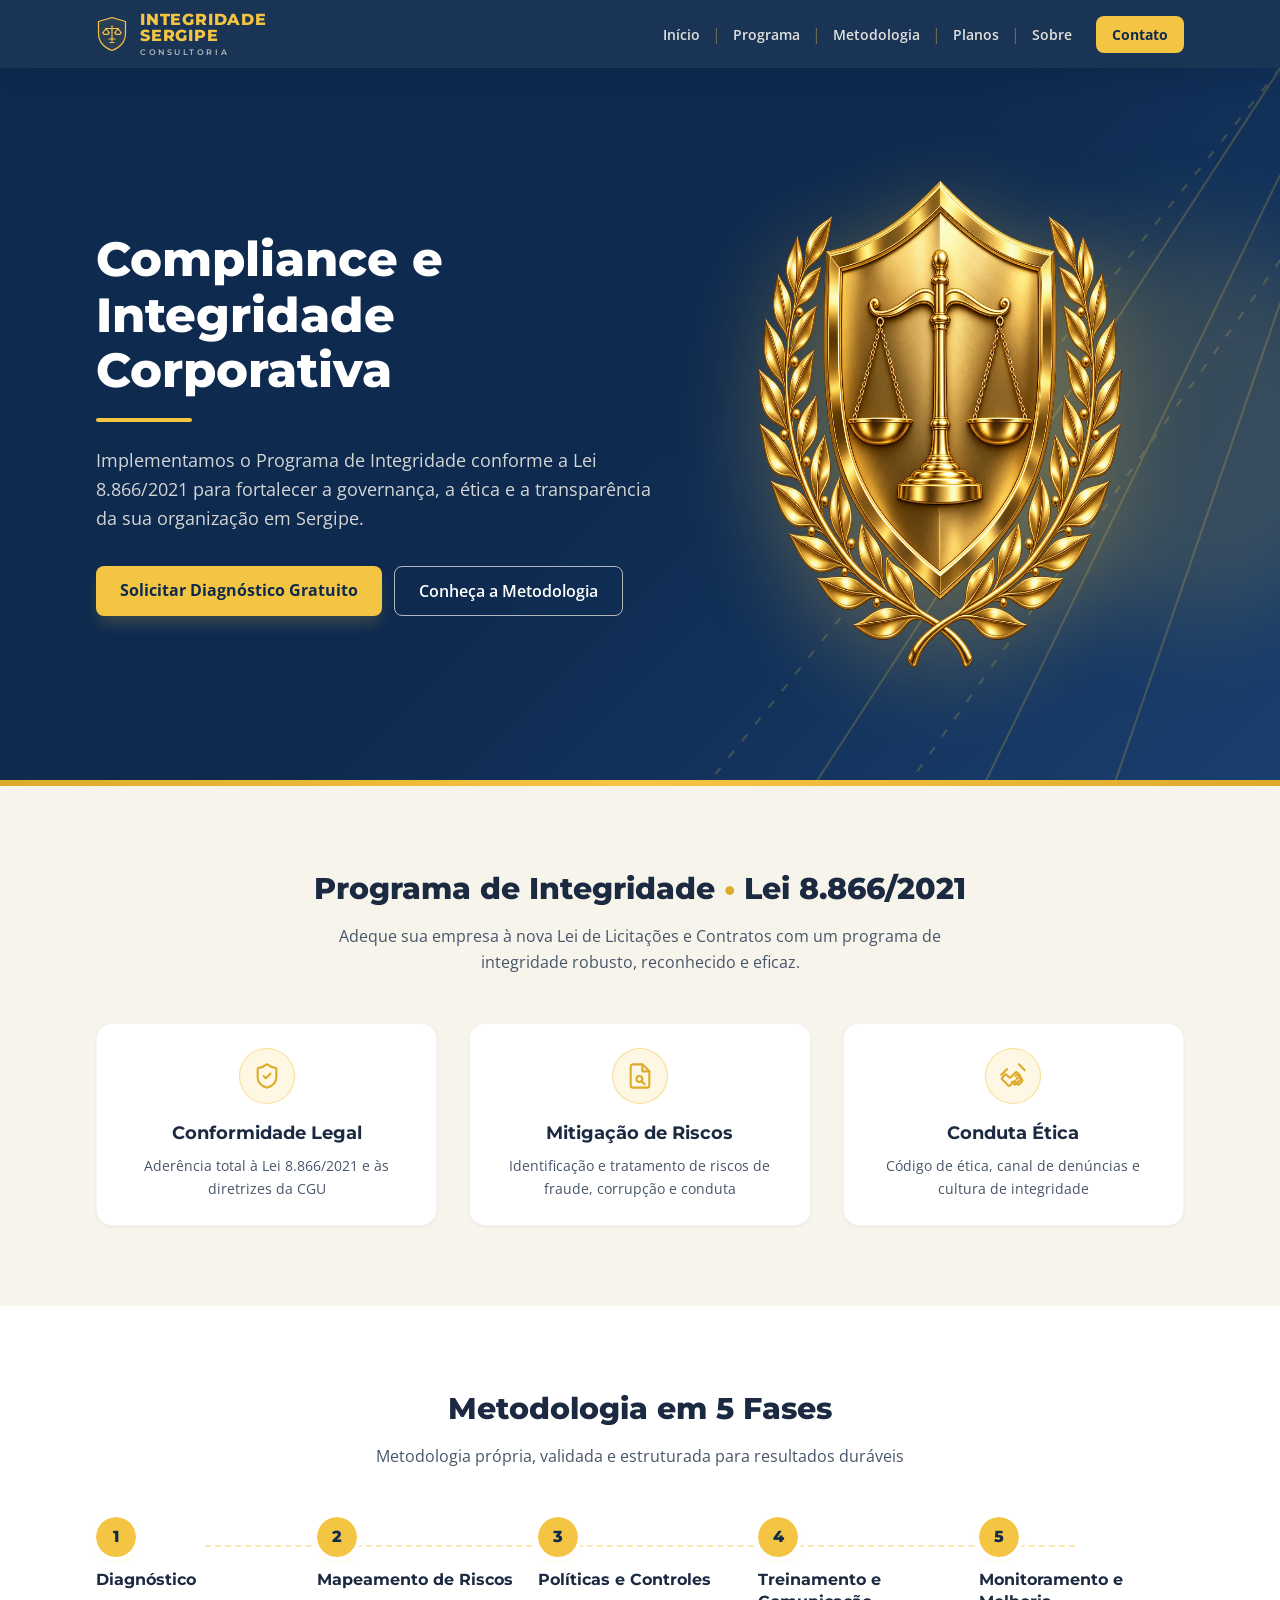
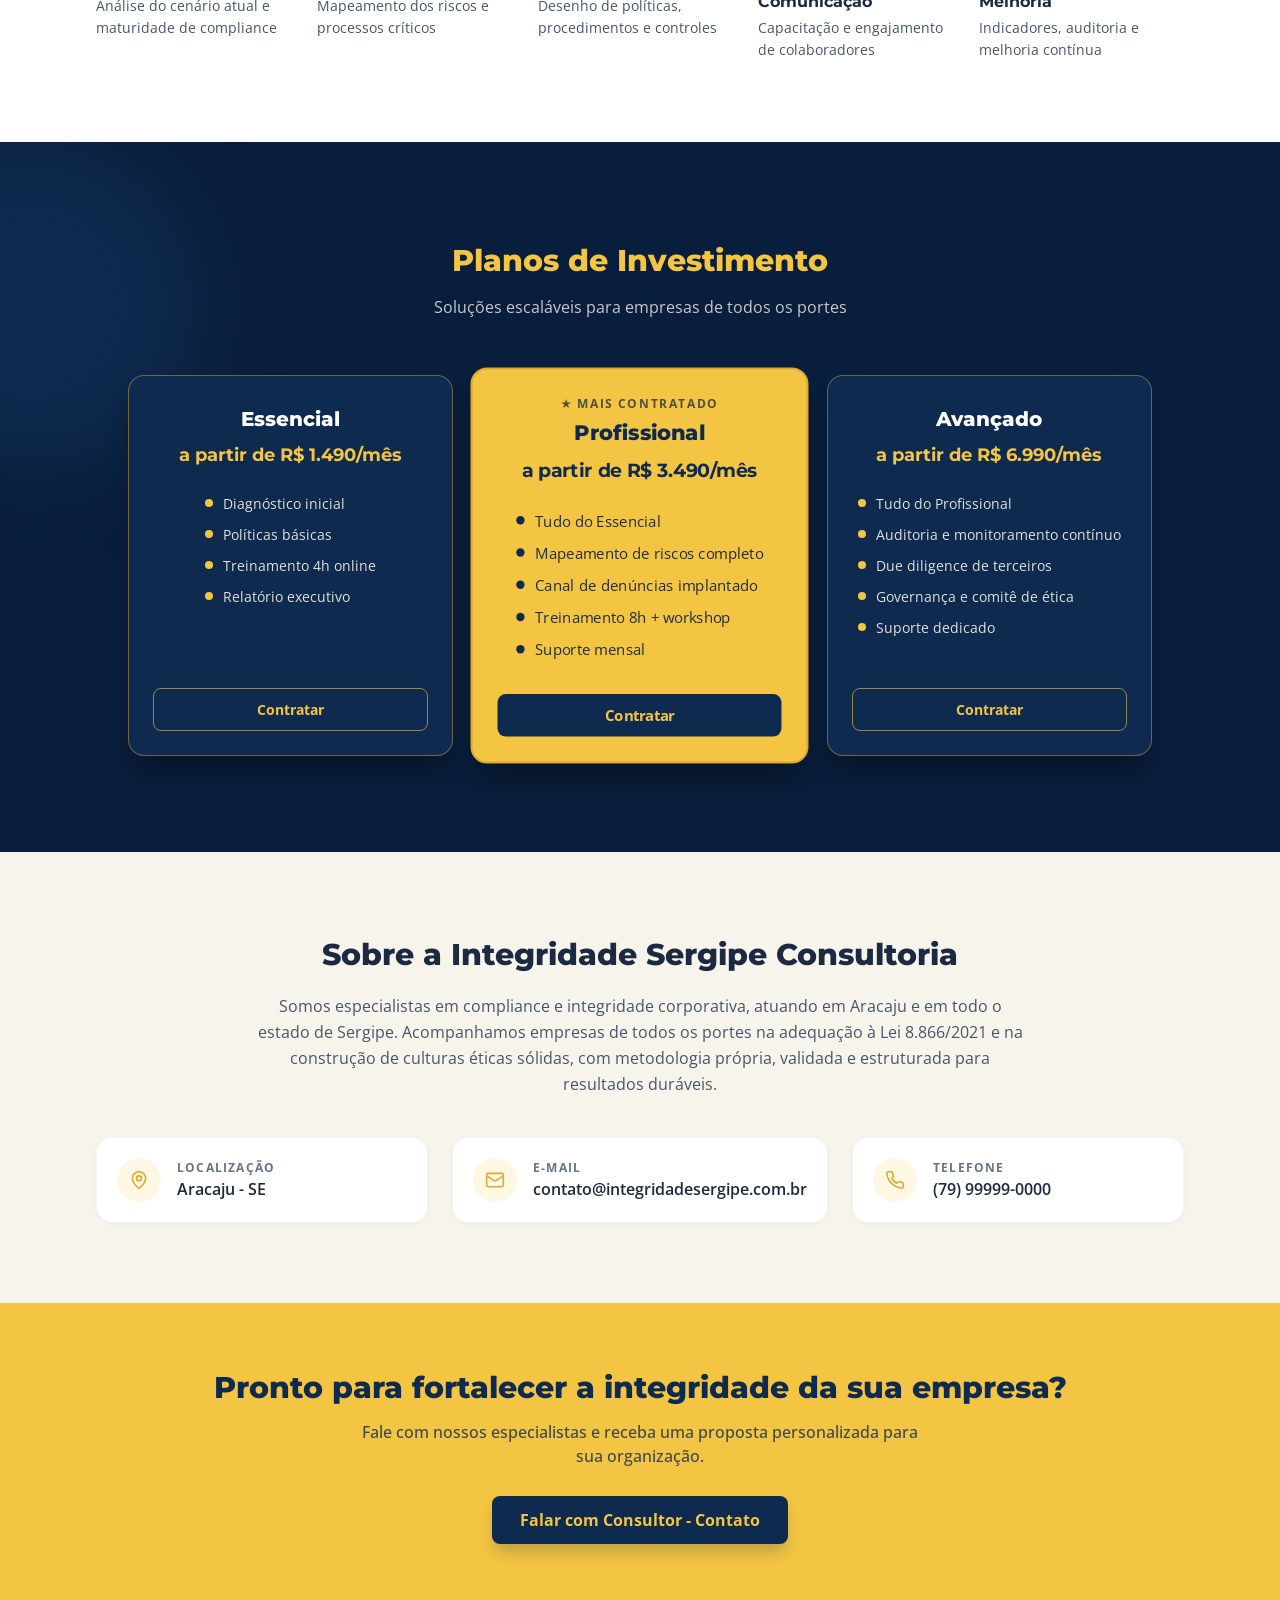
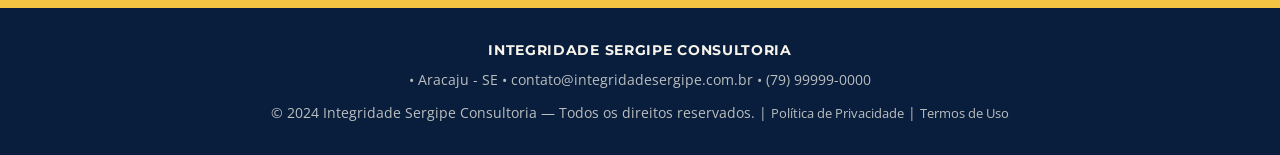
==== index.html @ a30eb7e6 "Add landing page structure, styles, and interactivity for Integridade Sergipe Consultoria - Add `ind" ====
<!DOCTYPE html>
<html lang="pt-BR">
<head>
  <meta charset="UTF-8">
  <meta name="viewport" content="width=device-width, initial-scale=1.0">
  <title>Integridade Sergipe Consultoria — Compliance e Integridade Corporativa</title>
  <meta name="description" content="Implementamos o Programa de Integridade conforme a Lei 8.866/2021 para fortalecer a governança, a ética e a transparência da sua organização em Sergipe.">

  <!-- Favicon e Manifest -->
  <link rel="icon" type="image/svg+xml" href="favicon.svg">
  <link rel="apple-touch-icon" href="logo-512.png">
  <link rel="manifest" href="site.webmanifest">

  <!-- Fontes do Google -->
  <link rel="preconnect" href="https://fonts.googleapis.com">
  <link rel="preconnect" href="https://fonts.gstatic.com" crossorigin>
  <link href="https://fonts.googleapis.com/css2?family=Montserrat:wght@400;600;700;800&family=Open+Sans:wght@400;600;700&display=swap" rel="stylesheet">

  <!-- Estilos CSS -->
  <link rel="stylesheet" href="styles.css">
</head>
<body>

  <!-- =====================================================================
       Cabeçalho / Navegação
       ===================================================================== -->
  <header class="site-header">
    <div class="container header-inner">
      <a href="#inicio" aria-label="Integridade Sergipe Consultoria — Início" class="brand-logo">
        <svg viewBox="0 0 64 72" fill="none" stroke="currentColor" stroke-width="2.4" stroke-linecap="round" stroke-linejoin="round" aria-hidden="true" class="shield-icon">
          <path d="M32 3 L59 11 V34 C59 52 48 63 32 69 C16 63 5 52 5 34 V11 Z" fill="rgba(244,197,66,0.08)"/>
          <circle cx="32" cy="20" r="1.6" fill="currentColor" stroke="none"/>
          <path d="M32 22 V46"/>
          <path d="M26 46 H38"/>
          <path d="M32 46 V50"/>
          <path d="M28 53 H36"/>
          <path d="M20 25 H44"/>
          <path d="M20 25 L14 33 M20 25 L26 33"/>
          <path d="M14 33 A6 4 0 0 0 26 33"/>
          <path d="M44 25 L38 33 M44 25 L50 33"/>
          <path d="M38 33 A6 4 0 0 0 50 33"/>
        </svg>
        <span class="brand-text">
          <span class="brand-name">INTEGRIDADE<br>SERGIPE</span>
          <span class="brand-subtitle">Consultoria</span>
        </span>
      </a>

      <nav aria-label="Navegação principal" class="nav-desktop">
        <ul class="nav-links-list">
          <li class="nav-item"><a href="#inicio" class="nav-link">Início</a></li>
          <li class="nav-item"><span class="nav-separator" aria-hidden="true">|</span><a href="#programa" class="nav-link">Programa</a></li>
          <li class="nav-item"><span class="nav-separator" aria-hidden="true">|</span><a href="#metodologia" class="nav-link">Metodologia</a></li>
          <li class="nav-item"><span class="nav-separator" aria-hidden="true">|</span><a href="#planos" class="nav-link">Planos</a></li>
          <li class="nav-item"><span class="nav-separator" aria-hidden="true">|</span><a href="#sobre" class="nav-link">Sobre</a></li>
        </ul>
        <a href="#contato" class="btn-contact-header">Contato</a>
      </nav>

      <button type="button" id="mobile-toggle-btn" aria-expanded="false" aria-controls="nav-mobile" class="mobile-toggle">
        <svg id="icon-menu" viewBox="0 0 24 24" fill="none" stroke="currentColor" stroke-width="2" stroke-linecap="round" stroke-linejoin="round">
          <line x1="4" x2="20" y1="12" y2="12"/><line x1="4" x2="20" y1="6" y2="6"/><line x1="4" x2="20" y1="18" y2="18"/>
        </svg>
        <svg id="icon-close" viewBox="0 0 24 24" fill="none" stroke="currentColor" stroke-width="2" stroke-linecap="round" stroke-linejoin="round" style="display: none;">
          <path d="M18 6 6 18"/><path d="m6 6 12 12"/>
        </svg>
        <span class="sr-only" style="position: absolute; width: 1px; height: 1px; padding: 0; margin: -1px; overflow: hidden; clip: rect(0, 0, 0, 0); border: 0;">Abrir ou fechar o menu</span>
      </button>
    </div>

    <nav id="nav-mobile" aria-label="Navegação principal (celular)" class="nav-mobile">
      <a href="#inicio" class="nav-mobile-link">Início</a>
      <a href="#programa" class="nav-mobile-link">Programa</a>
      <a href="#metodologia" class="nav-mobile-link">Metodologia</a>
      <a href="#planos" class="nav-mobile-link">Planos</a>
      <a href="#sobre" class="nav-mobile-link">Sobre</a>
      <a href="#contato" class="btn-contact-mobile">Contato</a>
    </nav>
  </header>

  <main>
    <!-- =====================================================================
         Hero Section (#inicio)
         ===================================================================== -->
    <section id="inicio" class="hero-section">
      <svg aria-hidden="true" class="hero-svg-bg" fill="none" stroke="currentColor" stroke-width="1" viewBox="0 0 400 400" preserveAspectRatio="none">
        <path d="M400 0 L140 400" />
        <path d="M400 50 L230 400" />
        <path d="M400 110 L300 400" />
        <path d="M400 0 L80 400 M400 90 L180 400" stroke-dasharray="4 6" />
      </svg>
      <div aria-hidden="true" class="hero-glow"></div>

      <div class="container hero-grid">
        <div class="hero-content reveal">
          <h1 class="hero-title">Compliance e Integridade Corporativa</h1>
          <div class="hero-divider"></div>
          <p class="hero-description">
            Implementamos o Programa de Integridade conforme a Lei 8.866/2021 para
            fortalecer a governança, a ética e a transparência da sua organização em
            Sergipe.
          </p>
          <div class="hero-actions">
            <a href="#contato" class="btn-primary-gold">Solicitar Diagnóstico Gratuito</a>
            <a href="#metodologia" class="btn-secondary-outline">Conheça a Metodologia</a>
          </div>
        </div>

        <div class="hero-image-wrapper">
          <img src="images/escudo-emblema.webp" alt="Emblema dourado com balança da justiça e ramos de louro, símbolo de integridade corporativa" width="520" height="520" class="hero-emblem">
        </div>
      </div>

      <div class="hero-bottom-stripe"></div>
    </section>

    <!-- =====================================================================
         Programa de Integridade (#programa)
         ===================================================================== -->
    <section id="programa" class="section-program">
      <div class="container">
        <div class="section-header-center reveal">
          <h2 class="section-title">
            Programa de Integridade <span class="dot-gold">•</span> Lei 8.866/2021
          </h2>
          <p class="section-subtitle">
            Adeque sua empresa à nova Lei de Licitações e Contratos com um programa de
            integridade robusto, reconhecido e eficaz.
          </p>
        </div>

        <div class="pilares-grid">
          <div class="pilar-card reveal">
            <div class="pilar-icon-wrapper">
              <svg viewBox="0 0 24 24" fill="none" stroke="currentColor" stroke-width="1.8" stroke-linecap="round" stroke-linejoin="round">
                <path d="M20 13c0 5-3.5 7.5-7.66 8.95a1 1 0 0 1-.67-.01C7.5 20.5 4 18 4 13V6a1 1 0 0 1 1-1c2 0 4.5-1.2 6.24-2.72a1.17 1.17 0 0 1 1.52 0C14.51 3.81 17 5 19 5a1 1 0 0 1 1 1z"/>
                <path d="m9 12 2 2 4-4"/>
              </svg>
            </div>
            <h3 class="pilar-title">Conformidade Legal</h3>
            <p class="pilar-desc">Aderência total à Lei 8.866/2021 e às diretrizes da CGU</p>
          </div>

          <div class="pilar-card reveal">
            <div class="pilar-icon-wrapper">
              <svg viewBox="0 0 24 24" fill="none" stroke="currentColor" stroke-width="1.8" stroke-linecap="round" stroke-linejoin="round">
                <path d="M14 2H6a2 2 0 0 0-2 2v16a2 2 0 0 0 2 2h12a2 2 0 0 0 2-2V8z"/>
                <polyline points="14 2 14 8 20 8"/>
                <circle cx="11.5" cy="14.5" r="2.5"/>
                <path d="M13.25 16.25 16 19"/>
              </svg>
            </div>
            <h3 class="pilar-title">Mitigação de Riscos</h3>
            <p class="pilar-desc">Identificação e tratamento de riscos de fraude, corrupção e conduta</p>
          </div>

          <div class="pilar-card reveal">
            <div class="pilar-icon-wrapper">
              <svg viewBox="0 0 24 24" fill="none" stroke="currentColor" stroke-width="1.8" stroke-linecap="round" stroke-linejoin="round">
                <path d="m11 17 2 2a1 1 0 0 0 1.4 0l4.3-4.3a1 1 0 0 0 0-1.4l-2.1-2.1a1 1 0 0 0-1.4 0L14 12"/>
                <path d="m14 17 2 2a1 1 0 0 0 1.4 0l2.3-2.3a1 1 0 0 0 0-1.4l-2.1-2.1a1 1 0 0 0-1.4 0L15 15"/>
                <path d="M18 11.5 15.5 9a1 1 0 0 0-1.4 0l-4.1 4.1a1 1 0 0 1-1.4 0l-2.1-2.1a1 1 0 0 0-1.4 0L2.7 13.4a1 1 0 0 0 0 1.4l5.3 5.3a1 1 0 0 0 1.4 0l4.1-4.1"/>
                <path d="m2 11 5-5"/>
                <path d="m17 2 5 5"/>
              </svg>
            </div>
            <h3 class="pilar-title">Conduta Ética</h3>
            <p class="pilar-desc">Código de ética, canal de denúncias e cultura de integridade</p>
          </div>
        </div>
      </div>
    </section>

    <!-- =====================================================================
         Metodologia em 5 Fases (#metodologia)
         ===================================================================== -->
    <section id="metodologia" class="section-methodology">
      <div class="container">
        <div class="section-header-center reveal">
          <h2 class="section-title">Metodologia em 5 Fases</h2>
          <p class="section-subtitle">Metodologia própria, validada e estruturada para resultados duráveis</p>
        </div>

        <div style="position: relative;">
          <div aria-hidden="true" class="fases-line-desktop"></div>
          <ol class="fases-timeline">

          <li class="fase-item reveal">
            <span class="fase-number">1</span>
            <div>
              <h3 class="fase-title">Diagnóstico</h3>
              <p class="fase-desc">Análise do cenário atual e maturidade de compliance</p>
            </div>
          </li>

          <li class="fase-item reveal">
            <span class="fase-number">2</span>
            <div>
              <h3 class="fase-title">Mapeamento de Riscos</h3>
              <p class="fase-desc">Mapeamento dos riscos e processos críticos</p>
            </div>
          </li>

          <li class="fase-item reveal">
            <span class="fase-number">3</span>
            <div>
              <h3 class="fase-title">Políticas e Controles</h3>
              <p class="fase-desc">Desenho de políticas, procedimentos e controles</p>
            </div>
          </li>

          <li class="fase-item reveal">
            <span class="fase-number">4</span>
            <div>
              <h3 class="fase-title">Treinamento e Comunicação</h3>
              <p class="fase-desc">Capacitação e engajamento de colaboradores</p>
            </div>
          </li>

          <li class="fase-item reveal">
            <span class="fase-number">5</span>
            <div>
              <h3 class="fase-title">Monitoramento e Melhoria</h3>
              <p class="fase-desc">Indicadores, auditoria e melhoria contínua</p>
            </div>
          </li>
        </ol>
        </div>
      </div>
    </section>

    <!-- =====================================================================
         Planos de Investimento (#planos)
         ===================================================================== -->
    <section id="planos" class="section-plans">
      <div aria-hidden="true" class="plans-glow"></div>
      <div class="container">
        <div class="section-header-center reveal">
          <h2 class="plans-title">Planos de Investimento</h2>
          <p class="plans-subtitle">Soluções escaláveis para empresas de todos os portes</p>
        </div>

        <div class="plans-grid">
          <!-- Plano Essencial -->
          <article class="plano-card normal reveal">
            <h3 class="plano-nome">Essencial</h3>
            <p class="plano-preco">a partir de R$ 1.490/mês</p>
            <ul class="plano-lista">
              <li class="plano-item"><span class="plano-bullet" aria-hidden="true"></span>Diagnóstico inicial</li>
              <li class="plano-item"><span class="plano-bullet" aria-hidden="true"></span>Políticas básicas</li>
              <li class="plano-item"><span class="plano-bullet" aria-hidden="true"></span>Treinamento 4h online</li>
              <li class="plano-item"><span class="plano-bullet" aria-hidden="true"></span>Relatório executivo</li>
            </ul>
            <a href="#contato" class="btn-plano">Contratar</a>
          </article>

          <!-- Plano Profissional (Destaque) -->
          <article class="plano-card featured reveal">
            <p class="featured-badge">★ Mais Contratado</p>
            <h3 class="plano-nome">Profissional</h3>
            <p class="plano-preco">a partir de R$ 3.490/mês</p>
            <ul class="plano-lista">
              <li class="plano-item"><span class="plano-bullet" aria-hidden="true"></span>Tudo do Essencial</li>
              <li class="plano-item"><span class="plano-bullet" aria-hidden="true"></span>Mapeamento de riscos completo</li>
              <li class="plano-item"><span class="plano-bullet" aria-hidden="true"></span>Canal de denúncias implantado</li>
              <li class="plano-item"><span class="plano-bullet" aria-hidden="true"></span>Treinamento 8h + workshop</li>
              <li class="plano-item"><span class="plano-bullet" aria-hidden="true"></span>Suporte mensal</li>
            </ul>
            <a href="#contato" class="btn-plano">Contratar</a>
          </article>

          <!-- Plano Avançado -->
          <article class="plano-card normal reveal">
            <h3 class="plano-nome">Avançado</h3>
            <p class="plano-preco">a partir de R$ 6.990/mês</p>
            <ul class="plano-lista">
              <li class="plano-item"><span class="plano-bullet" aria-hidden="true"></span>Tudo do Profissional</li>
              <li class="plano-item"><span class="plano-bullet" aria-hidden="true"></span>Auditoria e monitoramento contínuo</li>
              <li class="plano-item"><span class="plano-bullet" aria-hidden="true"></span>Due diligence de terceiros</li>
              <li class="plano-item"><span class="plano-bullet" aria-hidden="true"></span>Governança e comitê de ética</li>
              <li class="plano-item"><span class="plano-bullet" aria-hidden="true"></span>Suporte dedicado</li>
            </ul>
            <a href="#contato" class="btn-plano">Contratar</a>
          </article>
        </div>
      </div>
    </section>

    <!-- =====================================================================
         Sobre a Consultoria (#sobre)
         ===================================================================== -->
    <section id="sobre" class="section-about">
      <div class="container">
        <div class="section-header-center reveal">
          <h2 class="section-title">Sobre a Integridade Sergipe Consultoria</h2>
          <p class="about-desc">
            Somos especialistas em compliance e integridade corporativa, atuando em
            Aracaju e em todo o estado de Sergipe. Acompanhamos empresas de todos os
            portes na adequação à Lei 8.866/2021 e na construção de culturas éticas
            sólidas, com metodologia própria, validada e estruturada para resultados
            duráveis.
          </p>
        </div>

        <div class="contatos-grid">
          <div class="contato-card reveal">
            <div class="contato-icon">
              <svg viewBox="0 0 24 24" fill="none" stroke="currentColor" stroke-width="1.9" stroke-linecap="round" stroke-linejoin="round">
                <path d="M20 10c0 4.993-5.539 10.193-7.399 11.799a1 1 0 0 1-1.202 0C9.539 20.193 4 14.993 4 10a8 8 0 0 1 16 0"/>
                <circle cx="12" cy="10" r="3"/>
              </svg>
            </div>
            <div>
              <p class="contato-label">Localização</p>
              <p class="contato-valor">Aracaju - SE</p>
            </div>
          </div>

          <div class="contato-card reveal">
            <div class="contato-icon">
              <svg viewBox="0 0 24 24" fill="none" stroke="currentColor" stroke-width="1.9" stroke-linecap="round" stroke-linejoin="round">
                <rect width="20" height="16" x="2" y="4" rx="2"/>
                <path d="m22 7-8.97 5.7a1.94 1.94 0 0 1-2.06 0L2 7"/>
              </svg>
            </div>
            <div style="min-width: 0;">
              <p class="contato-label">E-mail</p>
              <a href="mailto:contato@integridadesergipe.com.br" class="contato-valor">contato@integridadesergipe.com.br</a>
            </div>
          </div>

          <div class="contato-card reveal">
            <div class="contato-icon">
              <svg viewBox="0 0 24 24" fill="none" stroke="currentColor" stroke-width="1.9" stroke-linecap="round" stroke-linejoin="round">
                <path d="M22 16.92v3a2 2 0 0 1-2.18 2 19.79 19.79 0 0 1-8.63-3.07 19.5 19.5 0 0 1-6-6 19.79 19.79 0 0 1-3.07-8.67A2 2 0 0 1 4.11 2h3a2 2 0 0 1 2 1.72 12.84 12.84 0 0 0 .7 2.81 2 2 0 0 1-.45 2.11L8.09 9.91a16 16 0 0 0 6 6l1.27-1.27a2 2 0 0 1 2.11-.45 12.84 12.84 0 0 0 2.81.7A2 2 0 0 1 22 16.92z"/>
              </svg>
            </div>
            <div>
              <p class="contato-label">Telefone</p>
              <a href="tel:+5579999990000" class="contato-valor">(79) 99999-0000</a>
            </div>
          </div>
        </div>
      </div>
    </section>

    <!-- =====================================================================
         Banda de CTA (#contato)
         ===================================================================== -->
    <section id="contato" class="section-cta">
      <div class="container">
        <div class="cta-box reveal">
          <h2 class="cta-title">Pronto para fortalecer a integridade da sua empresa?</h2>
          <p class="cta-subtitle">
            Fale com nossos especialistas e receba uma proposta personalizada para sua
            organização.
          </p>
          <a href="mailto:contato@integridadesergipe.com.br?subject=Proposta%20de%20Programa%20de%20Integridade" class="btn-cta-dark">
            Falar com Consultor - Contato
          </a>
        </div>
      </div>
    </section>
  </main>

  <!-- =====================================================================
       Rodapé
       ===================================================================== -->
  <footer class="site-footer">
    <div class="container">
      <p class="footer-brand">Integridade Sergipe Consultoria</p>
      <p class="footer-info">
        <span>• </span>Aracaju - SE<span> • </span>
        <a href="mailto:contato@integridadesergipe.com.br" class="footer-link">contato@integridadesergipe.com.br</a>
        <span> • </span>
        <a href="tel:+5579999990000" class="footer-link">(79) 99999-0000</a>
      </p>
      <p class="footer-copy">
        © 2024 Integridade Sergipe Consultoria — Todos os direitos reservados.
        <span> | </span>
        <button type="button" data-legal="privacidade" class="footer-btn-legal">Política de Privacidade</button>
        <span> | </span>
        <button type="button" data-legal="termos" class="footer-btn-legal">Termos de Uso</button>
      </p>
    </div>
  </footer>

  <!-- =====================================================================
       Modal de Documentos Legais
       ===================================================================== -->
  <div id="modal-legal" role="dialog" aria-modal="true" aria-labelledby="modal-legal-titulo" aria-hidden="true" class="modal-overlay">
    <div class="modal-content">
      <h3 id="modal-legal-titulo" class="modal-title"></h3>
      <p id="modal-legal-texto" class="modal-text"></p>
      <button type="button" id="modal-legal-close" class="btn-modal-close">Fechar</button>
    </div>
  </div>

  <!-- Scripts -->
  <script src="script.js"></script>
</body>
</html>
---- styles.css ----
/* =====================================================================
   Integridade Sergipe Consultoria — Estilos CSS (Vite/React -> Vanilla HTML+CSS)
   ===================================================================== */

:root {
  /* Cores de Marca */
  --color-navy: #0e2a4f;
  --color-navy-deep: #091e3c;
  --color-navy-soft: #1a3f6e;
  --color-gold: #f4c542;
  --color-gold-deep: #ddab2b;
  --color-cream: #f7f4ec;
  --color-ink: #1b2a41;
  --color-white: #ffffff;
  --color-slate-500: #64748b;
  --color-slate-600: #475569;
  --color-slate-700: #334155;

  /* Tipografia */
  --font-sans: "Open Sans", system-ui, -apple-system, BlinkMacSystemFont, "Segoe UI", Roboto, sans-serif;
  --font-display: "Montserrat", system-ui, -apple-system, BlinkMacSystemFont, "Segoe UI", Roboto, sans-serif;

  /* Raio de borda e transição */
  --radius-md: 0.5rem;
  --radius-lg: 0.75rem;
  --radius-xl: 1rem;
  --transition-fast: 0.2s ease;
}

/* Reset básico e tipografia */
*, *::before, *::after {
  box-sizing: border-box;
  margin: 0;
  padding: 0;
}

html {
  scroll-behavior: smooth;
  font-family: var(--font-sans);
  background-color: var(--color-cream);
  color: var(--color-ink);
  line-height: 1.5;
}

body {
  min-height: 100vh;
  overflow-x: hidden;
}

section[id] {
  scroll-margin-top: 4.5rem;
}

a {
  color: inherit;
  text-decoration: none;
}

button {
  font-family: inherit;
  cursor: pointer;
  border: none;
  background: none;
}

ul, ol {
  list-style: none;
}

/* Container responsivo */
.container {
  width: 100%;
  max-width: 1152px;
  margin-left: auto;
  margin-right: auto;
  padding-left: 1rem;
  padding-right: 1rem;
}

@media (min-width: 768px) {
  .container {
    padding-left: 2rem;
    padding-right: 2rem;
  }
}

/* Tipografia especial */
.font-display {
  font-family: var(--font-display);
}

/* Animação de Reveal ao rolar */
.reveal {
  opacity: 0;
  transform: translateY(20px);
  transition: opacity 0.6s cubic-bezier(0.16, 1, 0.3, 1), transform 0.6s cubic-bezier(0.16, 1, 0.3, 1);
}

.reveal.active {
  opacity: 1;
  transform: translateY(0);
}

/* =====================================================================
   Header e Navegação
   ===================================================================== */
.site-header {
  position: sticky;
  top: 0;
  z-index: 50;
  background-color: rgba(14, 42, 79, 0.95);
  box-shadow: 0 10px 25px -5px rgba(9, 30, 60, 0.3);
  backdrop-filter: blur(8px);
}

.header-inner {
  display: flex;
  align-items: center;
  justify-content: space-between;
  padding-top: 0.75rem;
  padding-bottom: 0.75rem;
  gap: 1rem;
}

.brand-logo {
  display: flex;
  align-items: center;
  gap: 0.75rem;
}

.shield-icon {
  width: 2rem;
  height: 2.25rem;
  color: var(--color-gold);
  flex-shrink: 0;
}

.brand-text {
  line-height: 1;
}

.brand-name {
  display: block;
  font-family: var(--font-display);
  font-weight: 800;
  letter-spacing: 0.05em;
  color: var(--color-gold);
  font-size: 1rem;
}

.brand-subtitle {
  display: block;
  margin-top: 0.25rem;
  font-family: var(--font-display);
  font-weight: 600;
  text-transform: uppercase;
  letter-spacing: 0.32em;
  color: rgba(247, 244, 236, 0.7);
  font-size: 0.5rem;
}

/* Menu Desktop */
.nav-desktop {
  display: none;
  align-items: center;
}

.nav-links-list {
  display: flex;
  align-items: center;
}

.nav-item {
  display: flex;
  align-items: center;
}

.nav-separator {
  margin-left: 0.75rem;
  margin-right: 0.75rem;
  color: rgba(244, 197, 66, 0.4);
  user-select: none;
}

.nav-link {
  font-size: 0.875rem;
  font-weight: 600;
  color: rgba(247, 244, 236, 0.9);
  transition: color var(--transition-fast);
}

.nav-link:hover {
  color: var(--color-gold);
}

.btn-contact-header {
  margin-left: 1.5rem;
  border-radius: var(--radius-md);
  background-color: var(--color-gold);
  padding: 0.5rem 1rem;
  font-size: 0.875rem;
  font-weight: 700;
  color: var(--color-navy);
  transition: background-color var(--transition-fast);
}

.btn-contact-header:hover {
  background-color: var(--color-gold-deep);
}

/* Botão Mobile */
.mobile-toggle {
  display: flex;
  align-items: center;
  justify-content: center;
  padding: 0.5rem;
  border-radius: var(--radius-md);
  color: var(--color-gold);
  transition: background-color var(--transition-fast);
}

.mobile-toggle:hover {
  background-color: rgba(255, 255, 255, 0.1);
}

.mobile-toggle svg {
  width: 1.5rem;
  height: 1.5rem;
}

/* Menu Mobile Dropdown */
.nav-mobile {
  display: none;
  border-top: 1px solid rgba(244, 197, 66, 0.2);
  background-color: var(--color-navy);
  padding: 0.5rem 1rem 1rem 1rem;
}

.nav-mobile.open {
  display: block;
}

.nav-mobile-link {
  display: block;
  padding: 0.625rem 0.5rem;
  border-radius: var(--radius-md);
  font-size: 1rem;
  font-weight: 600;
  color: rgba(247, 244, 236, 0.9);
  transition: background-color var(--transition-fast), color var(--transition-fast);
}

.nav-mobile-link:hover {
  background-color: rgba(255, 255, 255, 0.1);
  color: var(--color-gold);
}

.btn-contact-mobile {
  margin-top: 0.5rem;
  display: block;
  text-align: center;
  border-radius: var(--radius-md);
  background-color: var(--color-gold);
  padding: 0.625rem 1rem;
  font-size: 1rem;
  font-weight: 700;
  color: var(--color-navy);
  transition: background-color var(--transition-fast);
}

.btn-contact-mobile:hover {
  background-color: var(--color-gold-deep);
}

@media (min-width: 768px) {
  .nav-desktop {
    display: flex;
  }
  .mobile-toggle {
    display: none;
  }
  .nav-mobile {
    display: none !important;
  }
}

/* =====================================================================
   Hero Section
   ===================================================================== */
.hero-section {
  position: relative;
  overflow: hidden;
  background: linear-gradient(135deg, var(--color-navy) 0%, var(--color-navy) 50%, var(--color-navy-soft) 100%);
  color: var(--color-white);
}

.hero-svg-bg {
  pointer-events: none;
  position: absolute;
  top: 0;
  bottom: 0;
  right: 0;
  width: 66.666%;
  color: var(--color-gold);
  opacity: 0.2;
  display: none;
}

@media (min-width: 1024px) {
  .hero-svg-bg {
    display: block;
  }
}

.hero-glow {
  pointer-events: none;
  position: absolute;
  top: 50%;
  right: -6rem;
  transform: translateY(-50%);
  width: 24rem;
  height: 24rem;
  border-radius: 9999px;
  background-color: rgba(244, 197, 66, 0.15);
  filter: blur(48px);
  display: none;
}

@media (min-width: 1024px) {
  .hero-glow {
    display: block;
  }
}

.hero-grid {
  position: relative;
  display: grid;
  align-items: center;
  gap: 2.5rem;
  padding-top: 3.5rem;
  padding-bottom: 3.5rem;
}

@media (min-width: 1024px) {
  .hero-grid {
    grid-template-columns: 1.15fr 1fr;
    padding-top: 6rem;
    padding-bottom: 6rem;
  }
}

.hero-content {
  order: 2;
}

@media (min-width: 1024px) {
  .hero-content {
    order: 1;
  }
}

.hero-title {
  font-family: var(--font-display);
  font-size: 2.25rem;
  font-weight: 800;
  line-height: 1.15;
}

@media (min-width: 768px) {
  .hero-title {
    font-size: 3rem;
  }
}

.hero-divider {
  margin-top: 1.25rem;
  height: 0.25rem;
  width: 6rem;
  border-radius: 0.25rem;
  background-color: var(--color-gold);
}

.hero-description {
  margin-top: 1.5rem;
  max-width: 36rem;
  font-size: 1rem;
  line-height: 1.625;
  color: rgba(247, 244, 236, 0.85);
}

@media (min-width: 768px) {
  .hero-description {
    font-size: 1.125rem;
  }
}

.hero-actions {
  margin-top: 2rem;
  display: flex;
  flex-direction: column;
  gap: 0.75rem;
}

@media (min-width: 640px) {
  .hero-actions {
    flex-direction: row;
  }
}

.btn-primary-gold {
  border-radius: var(--radius-md);
  background-color: var(--color-gold);
  padding: 0.75rem 1.5rem;
  text-align: center;
  font-weight: 700;
  color: var(--color-navy);
  box-shadow: 0 10px 15px -3px rgba(244, 197, 66, 0.2);
  transition: background-color var(--transition-fast);
}

.btn-primary-gold:hover {
  background-color: var(--color-gold-deep);
}

.btn-secondary-outline {
  border-radius: var(--radius-md);
  border: 1px solid rgba(247, 244, 236, 0.7);
  padding: 0.75rem 1.5rem;
  text-align: center;
  font-weight: 600;
  color: var(--color-white);
  transition: border-color var(--transition-fast), color var(--transition-fast);
}

.btn-secondary-outline:hover {
  border-color: var(--color-gold);
  color: var(--color-gold);
}

.hero-image-wrapper {
  order: 1;
  display: flex;
  justify-content: center;
}

@media (min-width: 1024px) {
  .hero-image-wrapper {
    order: 2;
  }
}

.hero-emblem {
  width: 13rem;
  filter: drop-shadow(0 18px 45px rgba(244, 197, 66, 0.35));
}

@media (min-width: 768px) {
  .hero-emblem {
    width: 16rem;
  }
}

@media (min-width: 1024px) {
  .hero-emblem {
    width: 100%;
    max-width: 380px;
  }
}

.hero-bottom-stripe {
  height: 0.375rem;
  width: 100%;
  background: linear-gradient(to right, var(--color-gold-deep), var(--color-gold), var(--color-gold-deep));
}

/* =====================================================================
   Programa de Integridade (#programa)
   ===================================================================== */
.section-program {
  background-color: var(--color-cream);
  padding-top: 4rem;
  padding-bottom: 4rem;
}

@media (min-width: 1024px) {
  .section-program {
    padding-top: 5rem;
    padding-bottom: 5rem;
  }
}

.section-header-center {
  text-align: center;
}

.section-title {
  font-family: var(--font-display);
  font-size: 1.5rem;
  font-weight: 800;
  color: var(--color-ink);
}

@media (min-width: 768px) {
  .section-title {
    font-size: 1.875rem;
  }
}

.dot-gold {
  color: var(--color-gold-deep);
}

.section-subtitle {
  margin-top: 0.75rem;
  margin-left: auto;
  margin-right: auto;
  max-width: 42rem;
  font-size: 1rem;
  line-height: 1.625;
  color: var(--color-slate-600);
}

.pilares-grid {
  margin-top: 3rem;
  display: grid;
  gap: 2rem;
}

@media (min-width: 768px) {
  .pilares-grid {
    grid-template-columns: repeat(3, 1fr);
  }
}

.pilar-card {
  display: flex;
  height: 100%;
  flex-direction: column;
  align-items: center;
  border-radius: var(--radius-xl);
  border: 1px solid rgba(27, 42, 65, 0.05);
  background-color: var(--color-white);
  padding: 1.5rem;
  text-align: center;
  box-shadow: 0 1px 3px 0 rgba(0, 0, 0, 0.05);
  transition: transform var(--transition-fast), box-shadow var(--transition-fast);
}

.pilar-card:hover {
  transform: translateY(-4px);
  box-shadow: 0 10px 15px -3px rgba(0, 0, 0, 0.08);
}

.pilar-icon-wrapper {
  display: flex;
  height: 3.5rem;
  width: 3.5rem;
  align-items: center;
  justify-content: center;
  border-radius: 9999px;
  border: 1px solid rgba(244, 197, 66, 0.5);
  background-color: rgba(244, 197, 66, 0.15);
  color: var(--color-gold-deep);
}

.pilar-icon-wrapper svg {
  width: 1.75rem;
  height: 1.75rem;
}

.pilar-title {
  margin-top: 1rem;
  font-family: var(--font-display);
  font-size: 1.125rem;
  font-weight: 700;
  color: var(--color-ink);
}

.pilar-desc {
  margin-top: 0.5rem;
  font-size: 0.875rem;
  line-height: 1.625;
  color: var(--color-slate-600);
}

/* =====================================================================
   Metodologia em 5 Fases (#metodologia)
   ===================================================================== */
.section-methodology {
  background-color: var(--color-white);
  padding-top: 4rem;
  padding-bottom: 4rem;
}

@media (min-width: 1024px) {
  .section-methodology {
    padding-top: 5rem;
    padding-bottom: 5rem;
  }
}

.fases-timeline {
  position: relative;
  margin-top: 3rem;
  display: grid;
  gap: 2rem;
}

@media (min-width: 768px) {
  .fases-timeline {
    grid-template-columns: repeat(5, 1fr);
    gap: 1rem;
  }
}

.fases-line-desktop {
  display: none;
  position: absolute;
  left: 10%;
  right: 10%;
  top: 1.75rem;
  border-top: 2px dashed rgba(244, 197, 66, 0.4);
}

@media (min-width: 768px) {
  .fases-line-desktop {
    display: block;
  }
}

.fase-item {
  position: relative;
  display: flex;
  gap: 1rem;
}

@media (min-width: 768px) {
  .fase-item {
    flex-direction: column;
    gap: 0.75rem;
  }
}

.fase-number {
  position: relative;
  z-index: 10;
  display: flex;
  height: 2.5rem;
  width: 2.5rem;
  flex-shrink: 0;
  align-items: center;
  justify-content: center;
  border-radius: 9999px;
  background-color: var(--color-gold);
  font-family: var(--font-display);
  font-size: 1rem;
  font-weight: 800;
  color: var(--color-navy);
  box-shadow: 0 4px 6px -1px rgba(244, 197, 66, 0.3);
  outline: 4px solid var(--color-white);
}

.fase-title {
  font-family: var(--font-display);
  font-size: 1rem;
  font-weight: 700;
  line-height: 1.375;
  color: var(--color-ink);
}

.fase-desc {
  margin-top: 0.25rem;
  font-size: 0.875rem;
  line-height: 1.625;
  color: var(--color-slate-600);
}

/* =====================================================================
   Planos de Investimento (#planos)
   ===================================================================== */
.section-plans {
  position: relative;
  overflow: hidden;
  background-color: var(--color-navy-deep);
  color: var(--color-white);
  padding-top: 4rem;
  padding-bottom: 4rem;
}

@media (min-width: 1024px) {
  .section-plans {
    padding-top: 6rem;
    padding-bottom: 6rem;
  }
}

.plans-glow {
  position: absolute;
  top: 0;
  left: -8rem;
  width: 20rem;
  height: 20rem;
  border-radius: 9999px;
  background-color: rgba(26, 63, 110, 0.4);
  filter: blur(48px);
  pointer-events: none;
}

.plans-title {
  font-family: var(--font-display);
  font-size: 1.5rem;
  font-weight: 800;
  color: var(--color-gold);
}

@media (min-width: 768px) {
  .plans-title {
    font-size: 1.875rem;
  }
}

.plans-subtitle {
  margin-top: 0.75rem;
  margin-left: auto;
  margin-right: auto;
  max-width: 42rem;
  font-size: 1rem;
  color: rgba(247, 244, 236, 0.8);
}

.plans-grid {
  margin-top: 3.5rem;
  margin-left: auto;
  margin-right: auto;
  max-width: 64rem;
  display: grid;
  align-items: stretch;
  gap: 1.5rem;
}

@media (min-width: 768px) {
  .plans-grid {
    grid-template-columns: repeat(3, 1fr);
  }
}

.plano-card {
  position: relative;
  display: flex;
  height: 100%;
  flex-direction: column;
  border-radius: var(--radius-xl);
  padding: 1.5rem;
  text-align: center;
  box-shadow: 0 20px 25px -5px rgba(0, 0, 0, 0.3);
  transition: transform var(--transition-fast);
}

@media (min-width: 1024px) {
  .plano-card:hover {
    transform: translateY(-4px);
  }
}

.plano-card.normal {
  border: 1px solid rgba(244, 197, 66, 0.4);
  background-color: var(--color-navy);
  color: var(--color-white);
}

.plano-card.featured {
  border: 2px solid var(--color-gold-deep);
  background-color: var(--color-gold);
  color: var(--color-navy);
}

@media (min-width: 1024px) {
  .plano-card.featured {
    transform: scale(1.04);
  }
  .plano-card.featured:hover {
    transform: scale(1.04) translateY(-4px);
  }
}

.featured-badge {
  font-size: 0.75rem;
  font-weight: 700;
  text-transform: uppercase;
  letter-spacing: 0.1em;
  color: rgba(9, 30, 60, 0.7);
}

.plano-nome {
  margin-top: 0.25rem;
  font-family: var(--font-display);
  font-size: 1.25rem;
  font-weight: 800;
}

.plano-preco {
  margin-top: 0.5rem;
  font-family: var(--font-display);
  font-size: 1.125rem;
  font-weight: 700;
}

.plano-card.normal .plano-preco {
  color: var(--color-gold);
}

.plano-card.featured .plano-preco {
  color: var(--color-navy);
}

.plano-lista {
  margin-top: 1.5rem;
  margin-left: auto;
  margin-right: auto;
  flex: 1;
  display: flex;
  flex-direction: column;
  gap: 0.625rem;
  text-align: left;
  font-size: 0.875rem;
}

.plano-card.normal .plano-lista {
  color: rgba(247, 244, 236, 0.9);
}

.plano-card.featured .plano-lista {
  color: rgba(9, 30, 60, 0.9);
}

.plano-item {
  display: flex;
  align-items: flex-start;
  gap: 0.625rem;
}

.plano-bullet {
  margin-top: 0.375rem;
  height: 0.5rem;
  width: 0.5rem;
  flex-shrink: 0;
  border-radius: 9999px;
}

.plano-card.normal .plano-bullet {
  background-color: var(--color-gold);
}

.plano-card.featured .plano-bullet {
  background-color: var(--color-navy);
}

.btn-plano {
  margin-top: 2rem;
  display: block;
  width: 100%;
  border-radius: var(--radius-md);
  padding: 0.625rem 1rem;
  font-size: 0.875rem;
  font-weight: 700;
  transition: background-color var(--transition-fast), color var(--transition-fast);
}

.plano-card.normal .btn-plano {
  border: 1px solid rgba(244, 197, 66, 0.6);
  color: var(--color-gold);
}

.plano-card.normal .btn-plano:hover {
  background-color: var(--color-gold);
  color: var(--color-navy);
}

.plano-card.featured .btn-plano {
  background-color: var(--color-navy);
  color: var(--color-gold);
}

.plano-card.featured .btn-plano:hover {
  background-color: var(--color-navy-deep);
}

/* =====================================================================
   Sobre a Consultoria (#sobre)
   ===================================================================== */
.section-about {
  background-color: var(--color-cream);
  padding-top: 4rem;
  padding-bottom: 4rem;
}

@media (min-width: 1024px) {
  .section-about {
    padding-top: 5rem;
    padding-bottom: 5rem;
  }
}

.about-desc {
  margin-top: 1rem;
  margin-left: auto;
  margin-right: auto;
  max-width: 48rem;
  font-size: 1rem;
  line-height: 1.625;
  color: var(--color-slate-600);
}

.contatos-grid {
  margin-top: 2.5rem;
  display: grid;
  gap: 1.5rem;
}

@media (min-width: 768px) {
  .contatos-grid {
    grid-template-columns: repeat(3, 1fr);
  }
}

.contato-card {
  display: flex;
  height: 100%;
  align-items: center;
  gap: 1rem;
  border-radius: var(--radius-xl);
  border: 1px solid rgba(27, 42, 65, 0.05);
  background-color: var(--color-white);
  padding: 1.25rem;
  box-shadow: 0 1px 3px 0 rgba(0, 0, 0, 0.05);
}

.contato-icon {
  display: flex;
  height: 2.75rem;
  width: 2.75rem;
  flex-shrink: 0;
  align-items: center;
  justify-content: center;
  border-radius: 9999px;
  background-color: rgba(244, 197, 66, 0.15);
  color: var(--color-gold-deep);
}

.contato-icon svg {
  width: 1.25rem;
  height: 1.25rem;
}

.contato-label {
  font-size: 0.75rem;
  font-weight: 700;
  text-transform: uppercase;
  letter-spacing: 0.1em;
  color: var(--color-slate-500);
}

.contato-valor {
  font-weight: 600;
  color: var(--color-ink);
  white-space: nowrap;
  overflow: hidden;
  text-overflow: ellipsis;
}

a.contato-valor:hover {
  color: var(--color-gold-deep);
}

/* =====================================================================
   Banda de CTA (#contato)
   ===================================================================== */
.section-cta {
  background-color: var(--color-gold);
  color: var(--color-navy);
  padding-top: 3.5rem;
  padding-bottom: 3.5rem;
}

@media (min-width: 1024px) {
  .section-cta {
    padding-top: 4rem;
    padding-bottom: 4rem;
  }
}

.cta-box {
  margin-left: auto;
  margin-right: auto;
  max-width: 56rem;
  text-align: center;
}

.cta-title {
  font-family: var(--font-display);
  font-size: 1.5rem;
  font-weight: 800;
  line-height: 1.375;
}

@media (min-width: 768px) {
  .cta-title {
    font-size: 1.875rem;
  }
}

.cta-subtitle {
  margin-top: 0.75rem;
  margin-left: auto;
  margin-right: auto;
  max-width: 36rem;
  font-size: 1rem;
  font-weight: 500;
  color: rgba(14, 42, 79, 0.8);
}

.btn-cta-dark {
  margin-top: 1.75rem;
  display: inline-block;
  border-radius: var(--radius-md);
  background-color: var(--color-navy);
  padding: 0.75rem 1.75rem;
  font-size: 0.875rem;
  font-weight: 700;
  color: var(--color-gold);
  box-shadow: 0 10px 15px -3px rgba(14, 42, 79, 0.25);
  transition: background-color var(--transition-fast);
}

@media (min-width: 768px) {
  .btn-cta-dark {
    font-size: 1rem;
  }
}

.btn-cta-dark:hover {
  background-color: var(--color-navy-deep);
}

/* =====================================================================
   Footer
   ===================================================================== */
.site-footer {
  background-color: var(--color-navy-deep);
  padding-top: 2rem;
  padding-bottom: 2rem;
  text-align: center;
  font-size: 0.875rem;
  color: rgba(247, 244, 236, 0.75);
}

.footer-brand {
  font-family: var(--font-display);
  font-weight: 700;
  text-transform: uppercase;
  letter-spacing: 0.05em;
  color: var(--color-cream);
}

.footer-info {
  margin-top: 0.5rem;
}

.footer-link {
  transition: color var(--transition-fast);
}

.footer-link:hover {
  color: var(--color-gold);
  text-decoration: underline;
  text-underline-offset: 2px;
}

.footer-btn-legal {
  color: inherit;
  transition: color var(--transition-fast);
}

.footer-btn-legal:hover {
  color: var(--color-gold);
  text-decoration: underline;
  text-underline-offset: 2px;
}

.footer-copy {
  margin-top: 0.75rem;
}

/* Modal Legal */
.modal-overlay {
  position: fixed;
  inset: 0;
  z-index: 70;
  display: none;
  align-items: center;
  justify-content: center;
  background-color: rgba(9, 30, 60, 0.8);
  padding: 1rem;
  backdrop-filter: blur(4px);
}

.modal-overlay.open {
  display: flex;
}

.modal-content {
  max-height: 80vh;
  width: 100%;
  max-width: 32rem;
  overflow-y: auto;
  border-radius: var(--radius-xl);
  background-color: var(--color-cream);
  padding: 1.5rem;
  text-align: left;
  color: var(--color-ink);
  box-shadow: 0 25px 50px -12px rgba(0, 0, 0, 0.25);
}

.modal-title {
  font-family: var(--font-display);
  font-size: 1.125rem;
  font-weight: 800;
}

.modal-text {
  margin-top: 0.75rem;
  font-size: 0.875rem;
  line-height: 1.625;
  color: var(--color-slate-700);
}

.btn-modal-close {
  margin-top: 1.25rem;
  border-radius: var(--radius-md);
  background-color: var(--color-navy);
  padding: 0.5rem 1rem;
  font-size: 0.875rem;
  font-weight: 700;
  color: var(--color-gold);
  transition: background-color var(--transition-fast);
}

.btn-modal-close:hover {
  background-color: var(--color-navy-deep);
}
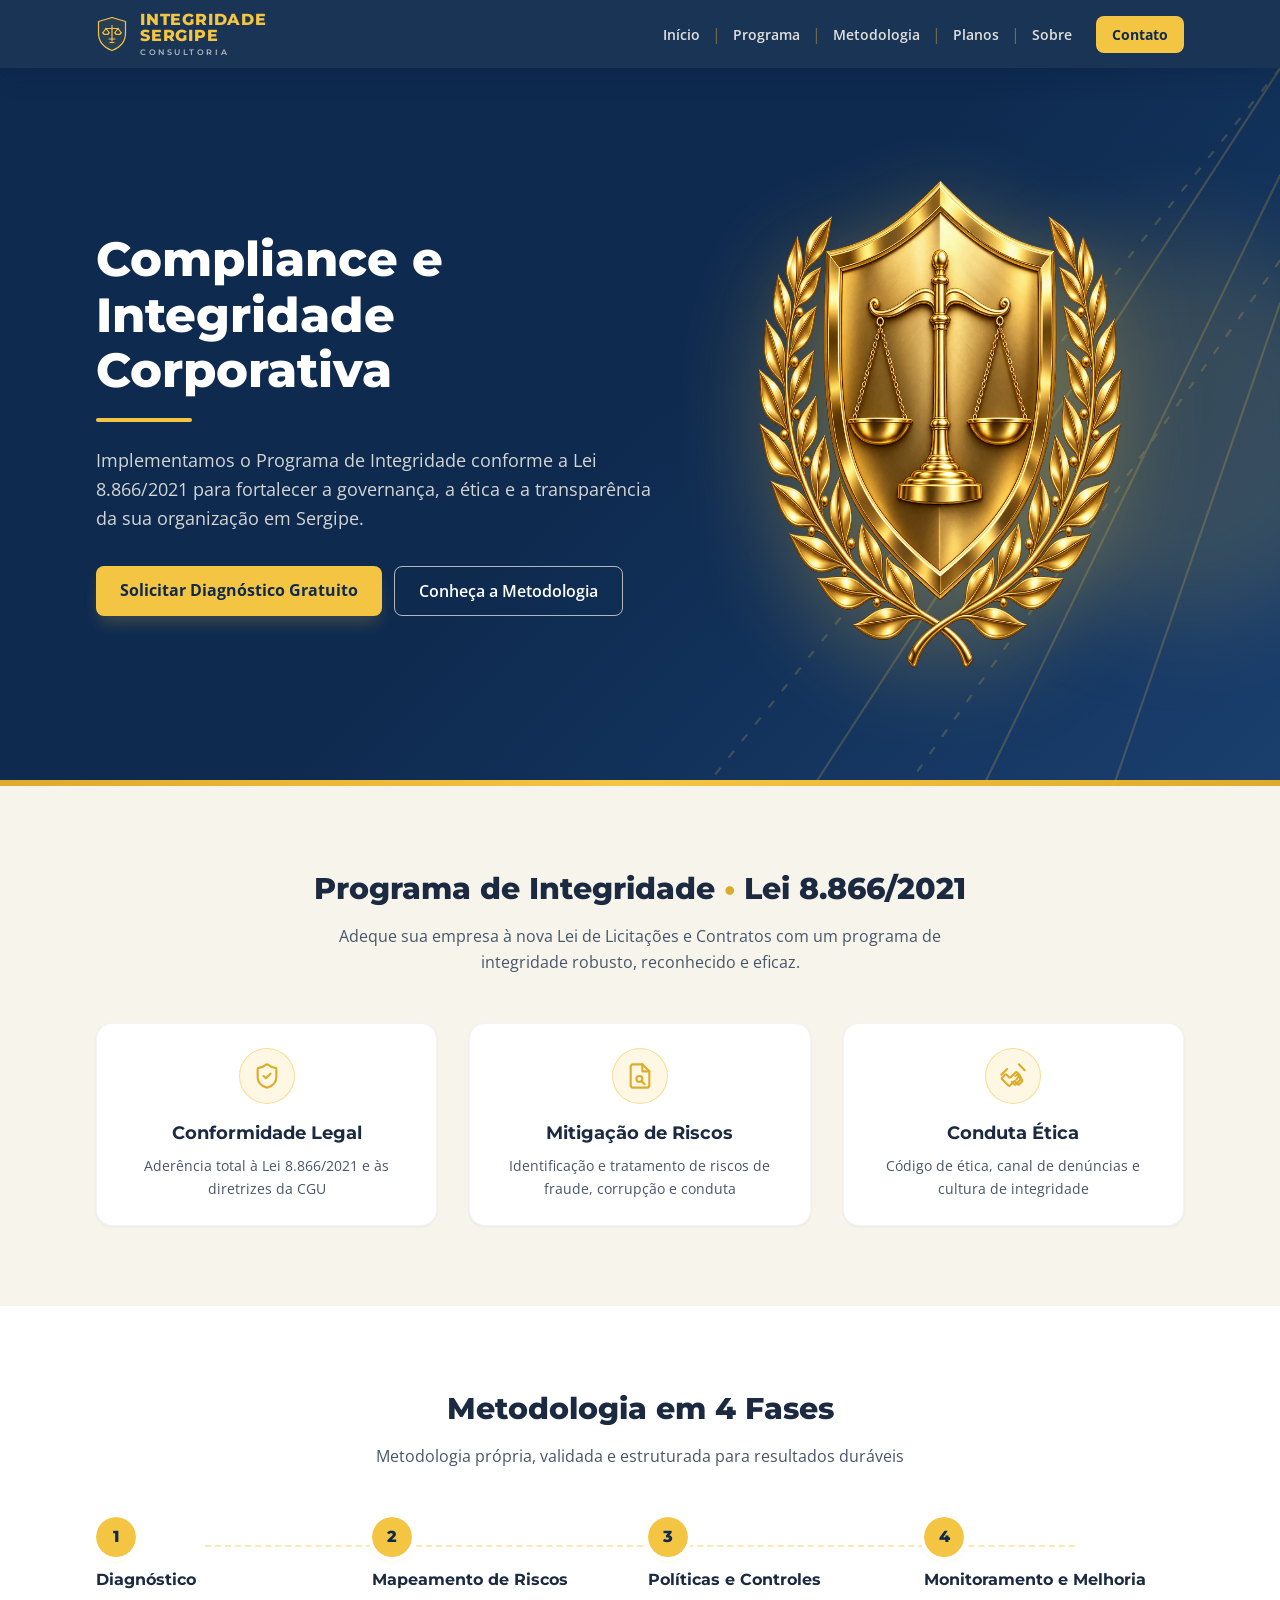
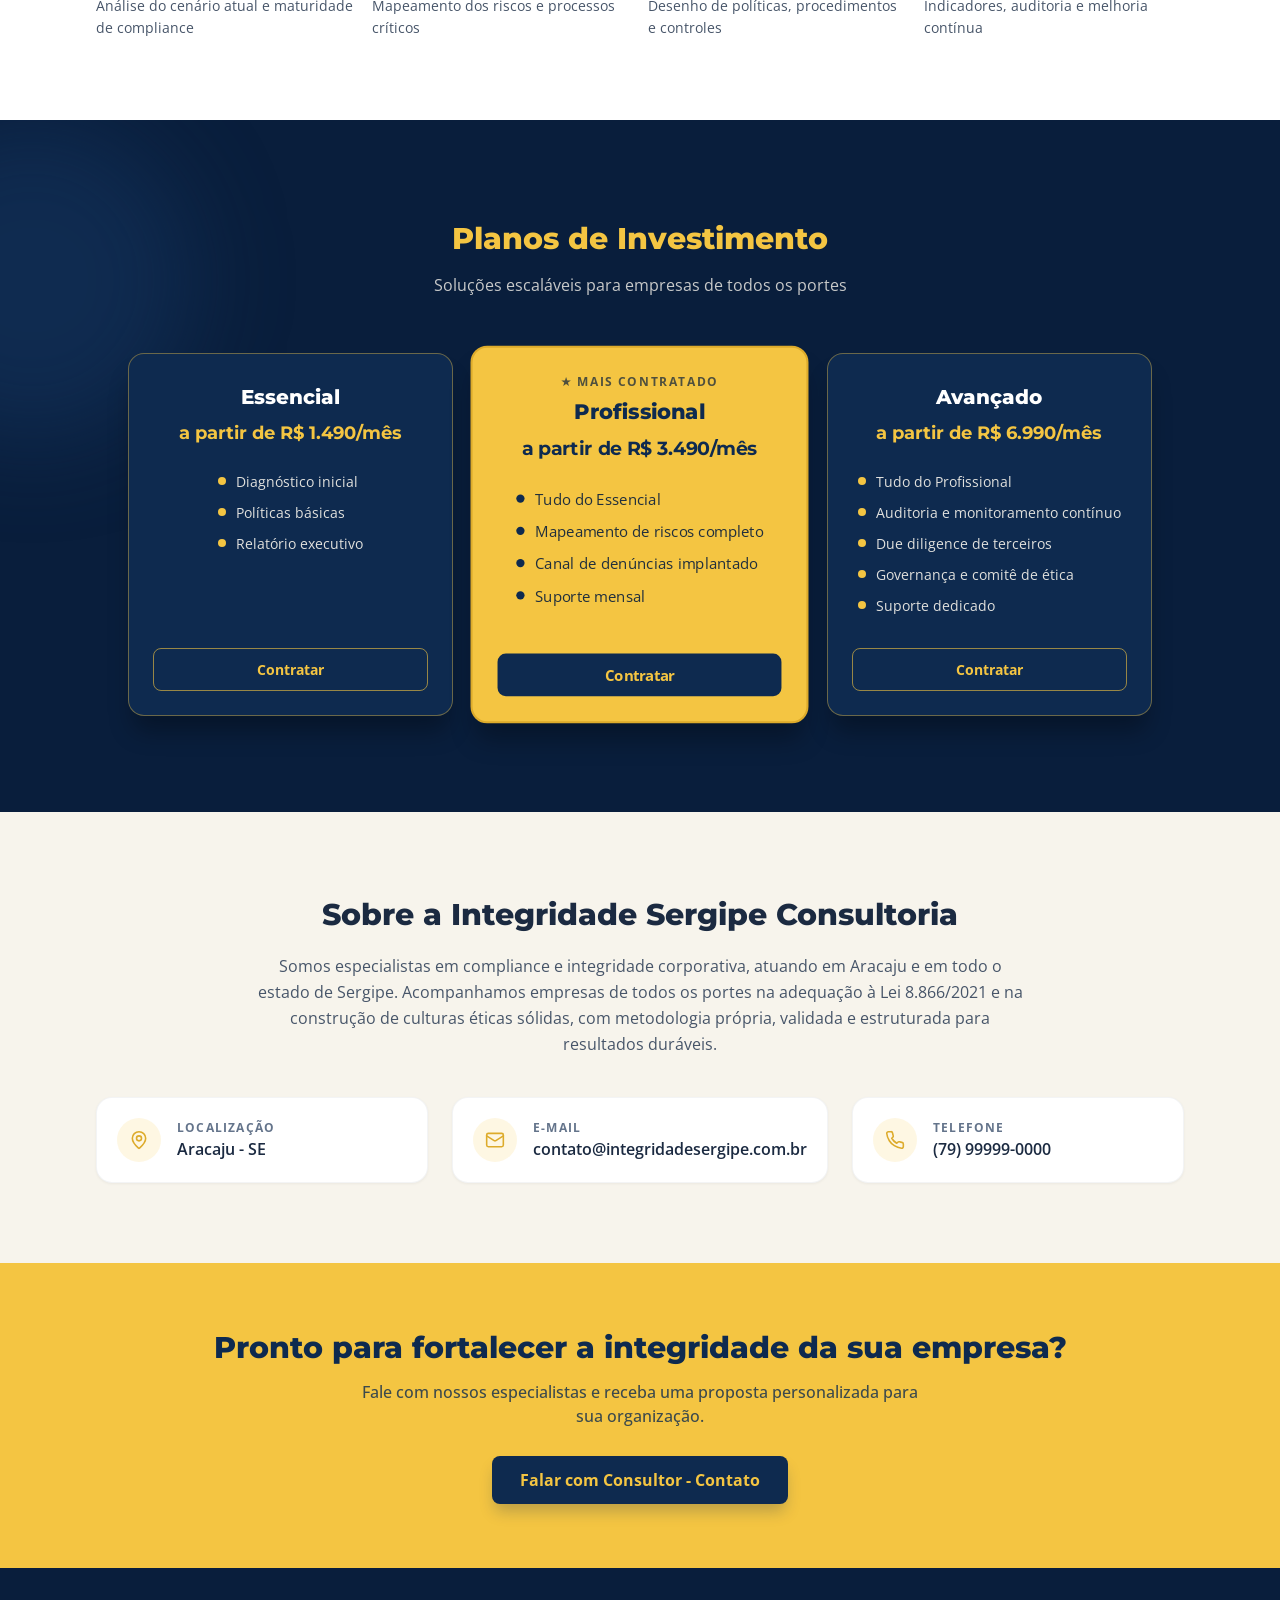
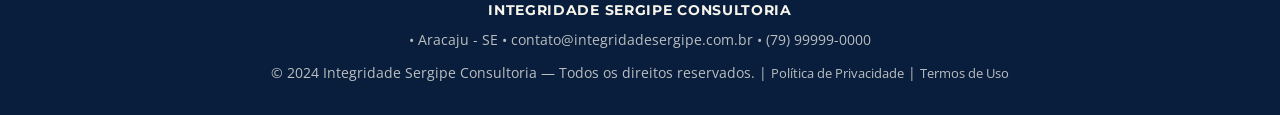
==== commit 8500e0e2: "Reduce methodology from 5 to 4 phases and update plan details - Update `index.html` to reduce method" ====
--- a/index.html
+++ b/index.html
@@ -172,12 +172,12 @@
     </section>
 
     <!-- =====================================================================
-         Metodologia em 5 Fases (#metodologia)
+         Metodologia em 4 Fases (#metodologia)
          ===================================================================== -->
     <section id="metodologia" class="section-methodology">
       <div class="container">
         <div class="section-header-center reveal">
-          <h2 class="section-title">Metodologia em 5 Fases</h2>
+          <h2 class="section-title">Metodologia em 4 Fases</h2>
           <p class="section-subtitle">Metodologia própria, validada e estruturada para resultados duráveis</p>
         </div>
 
@@ -211,14 +211,6 @@
 
           <li class="fase-item reveal">
             <span class="fase-number">4</span>
-            <div>
-              <h3 class="fase-title">Treinamento e Comunicação</h3>
-              <p class="fase-desc">Capacitação e engajamento de colaboradores</p>
-            </div>
-          </li>
-
-          <li class="fase-item reveal">
-            <span class="fase-number">5</span>
             <div>
               <h3 class="fase-title">Monitoramento e Melhoria</h3>
               <p class="fase-desc">Indicadores, auditoria e melhoria contínua</p>
@@ -248,7 +240,6 @@
             <ul class="plano-lista">
               <li class="plano-item"><span class="plano-bullet" aria-hidden="true"></span>Diagnóstico inicial</li>
               <li class="plano-item"><span class="plano-bullet" aria-hidden="true"></span>Políticas básicas</li>
-              <li class="plano-item"><span class="plano-bullet" aria-hidden="true"></span>Treinamento 4h online</li>
               <li class="plano-item"><span class="plano-bullet" aria-hidden="true"></span>Relatório executivo</li>
             </ul>
             <a href="#contato" class="btn-plano">Contratar</a>
@@ -263,7 +254,6 @@
               <li class="plano-item"><span class="plano-bullet" aria-hidden="true"></span>Tudo do Essencial</li>
               <li class="plano-item"><span class="plano-bullet" aria-hidden="true"></span>Mapeamento de riscos completo</li>
               <li class="plano-item"><span class="plano-bullet" aria-hidden="true"></span>Canal de denúncias implantado</li>
-              <li class="plano-item"><span class="plano-bullet" aria-hidden="true"></span>Treinamento 8h + workshop</li>
               <li class="plano-item"><span class="plano-bullet" aria-hidden="true"></span>Suporte mensal</li>
             </ul>
             <a href="#contato" class="btn-plano">Contratar</a>
--- a/styles.css
+++ b/styles.css
@@ -584,7 +584,7 @@
 }
 
 /* =====================================================================
-   Metodologia em 5 Fases (#metodologia)
+   Metodologia em 4 Fases (#metodologia)
    ===================================================================== */
 .section-methodology {
   background-color: var(--color-white);
@@ -608,7 +608,7 @@
 
 @media (min-width: 768px) {
   .fases-timeline {
-    grid-template-columns: repeat(5, 1fr);
+    grid-template-columns: repeat(4, 1fr);
     gap: 1rem;
   }
 }
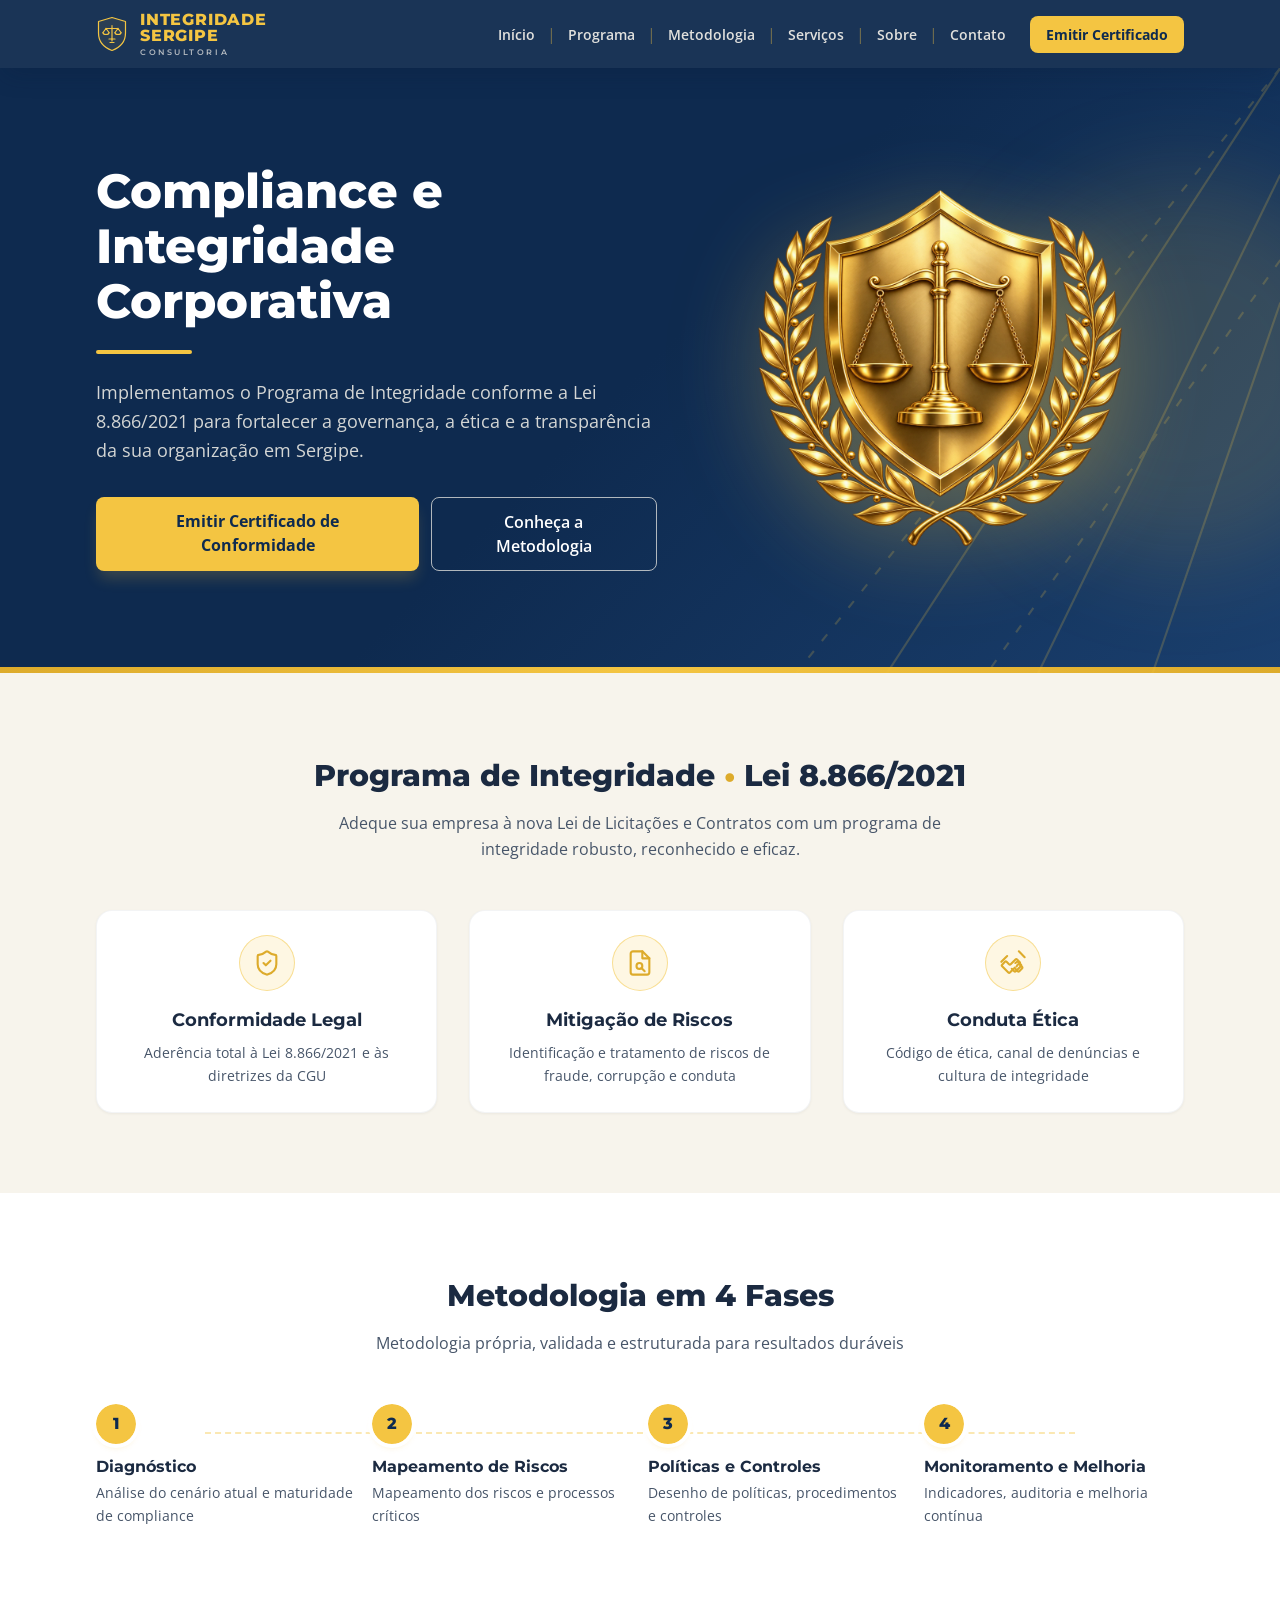
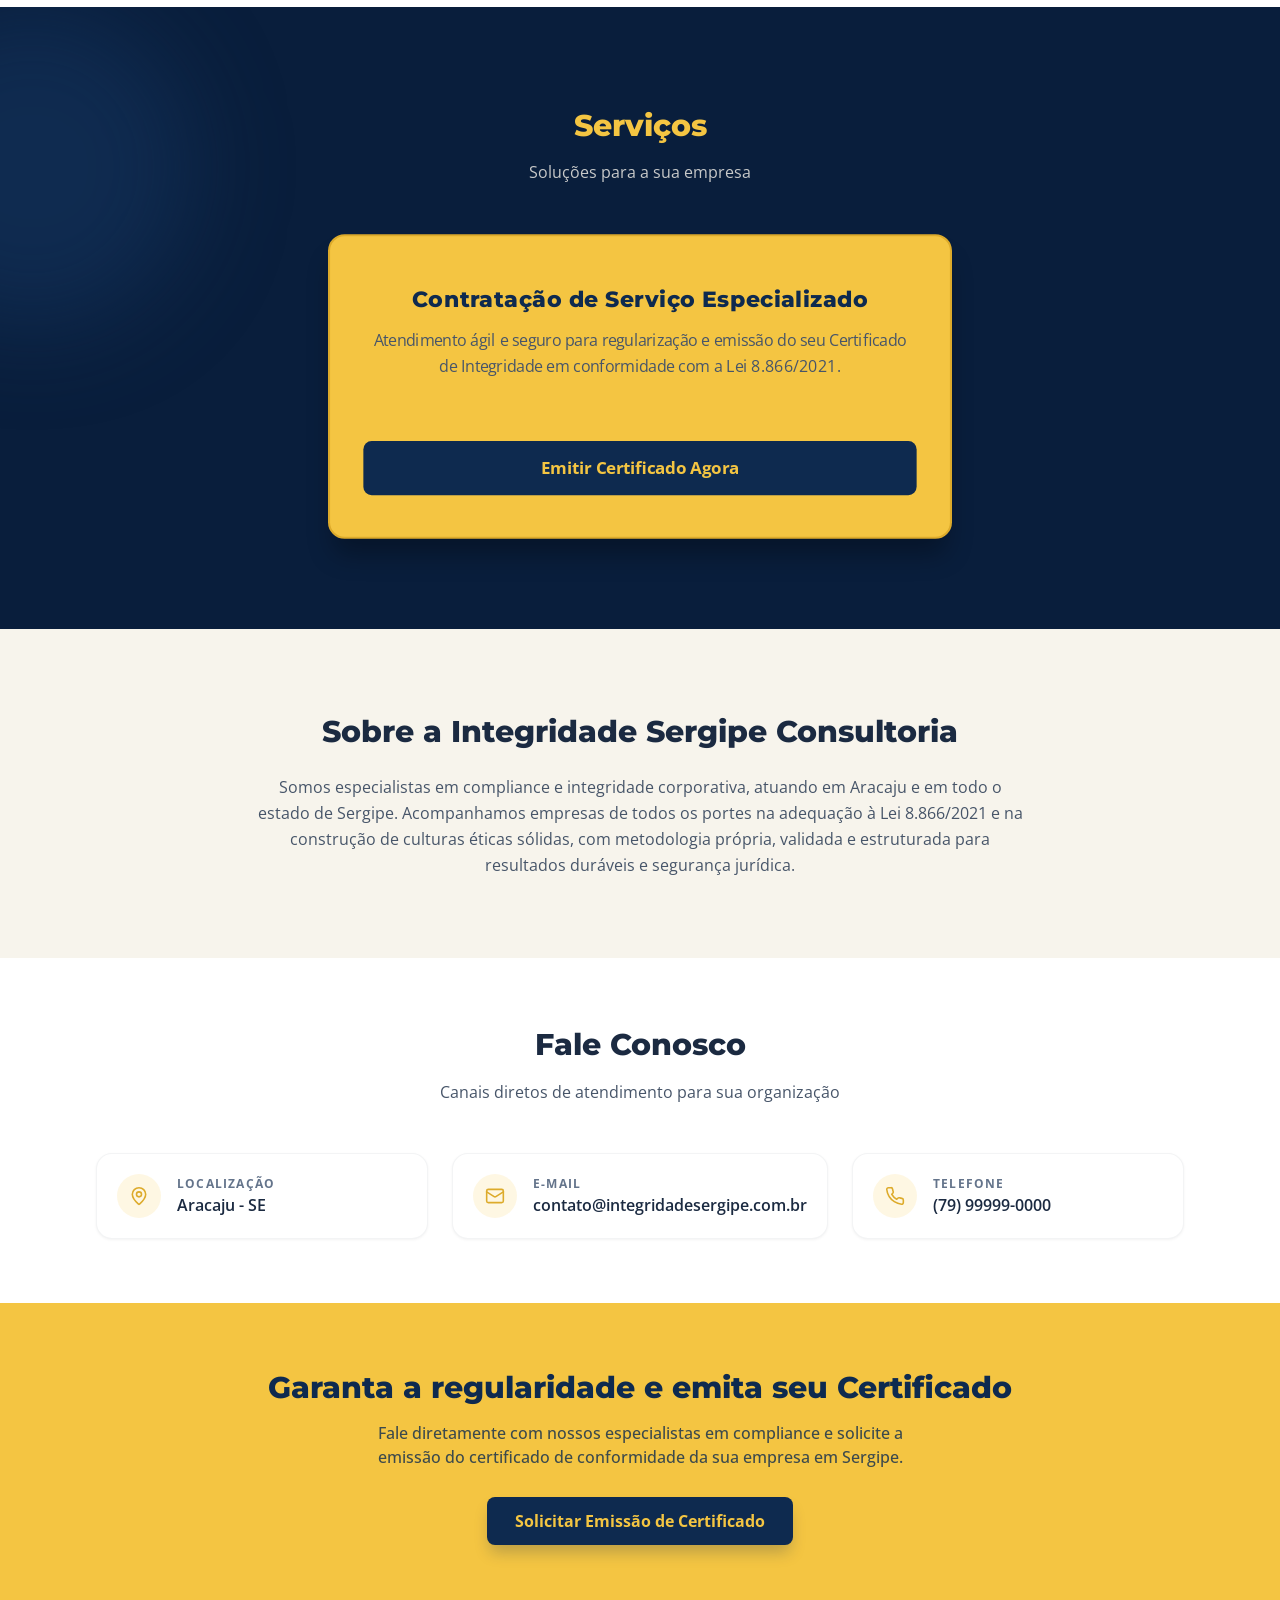
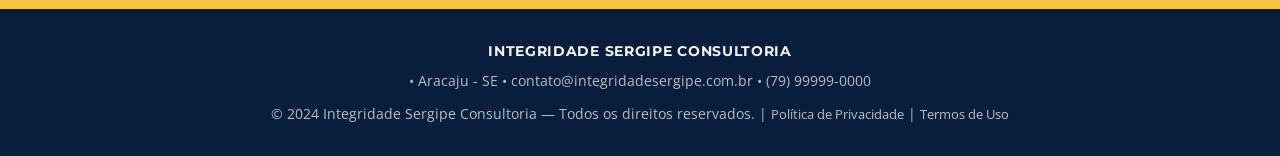
==== commit b0d55f96: "Pivot landing page from investment plans to certificate issuance and services - Update `index.html` " ====
--- a/index.html
+++ b/index.html
@@ -51,10 +51,11 @@
           <li class="nav-item"><a href="#inicio" class="nav-link">Início</a></li>
           <li class="nav-item"><span class="nav-separator" aria-hidden="true">|</span><a href="#programa" class="nav-link">Programa</a></li>
           <li class="nav-item"><span class="nav-separator" aria-hidden="true">|</span><a href="#metodologia" class="nav-link">Metodologia</a></li>
-          <li class="nav-item"><span class="nav-separator" aria-hidden="true">|</span><a href="#planos" class="nav-link">Planos</a></li>
+          <li class="nav-item"><span class="nav-separator" aria-hidden="true">|</span><a href="#planos" class="nav-link">Serviços</a></li>
           <li class="nav-item"><span class="nav-separator" aria-hidden="true">|</span><a href="#sobre" class="nav-link">Sobre</a></li>
+          <li class="nav-item"><span class="nav-separator" aria-hidden="true">|</span><a href="#contato" class="nav-link">Contato</a></li>
         </ul>
-        <a href="#contato" class="btn-contact-header">Contato</a>
+        <a href="#planos" class="btn-contact-header">Emitir Certificado</a>
       </nav>
 
       <button type="button" id="mobile-toggle-btn" aria-expanded="false" aria-controls="nav-mobile" class="mobile-toggle">
@@ -101,7 +102,7 @@
             Sergipe.
           </p>
           <div class="hero-actions">
-            <a href="#contato" class="btn-primary-gold">Solicitar Diagnóstico Gratuito</a>
+            <a href="#planos" class="btn-primary-gold">Emitir Certificado de Conformidade</a>
             <a href="#metodologia" class="btn-secondary-outline">Conheça a Metodologia</a>
           </div>
         </div>
@@ -228,50 +229,20 @@
       <div aria-hidden="true" class="plans-glow"></div>
       <div class="container">
         <div class="section-header-center reveal">
-          <h2 class="plans-title">Planos de Investimento</h2>
-          <p class="plans-subtitle">Soluções escaláveis para empresas de todos os portes</p>
-        </div>
-
-        <div class="plans-grid">
-          <!-- Plano Essencial -->
-          <article class="plano-card normal reveal">
-            <h3 class="plano-nome">Essencial</h3>
-            <p class="plano-preco">a partir de R$ 1.490/mês</p>
-            <ul class="plano-lista">
-              <li class="plano-item"><span class="plano-bullet" aria-hidden="true"></span>Diagnóstico inicial</li>
-              <li class="plano-item"><span class="plano-bullet" aria-hidden="true"></span>Políticas básicas</li>
-              <li class="plano-item"><span class="plano-bullet" aria-hidden="true"></span>Relatório executivo</li>
-            </ul>
-            <a href="#contato" class="btn-plano">Contratar</a>
+          <h2 class="plans-title">Serviços</h2>
+          <p class="plans-subtitle">Soluções para a sua empresa</p>
+        </div>
+
+        <div class="plans-grid" style="display: flex; justify-content: center;">
+          <article class="plano-card featured reveal" style="max-width: 600px; width: 100%; margin: 0 auto; padding: 2.5rem 2rem;">
+            <h3 class="plano-nome" style="text-align: center; font-size: 1.35rem; margin-bottom: 0.75rem;">Contratação de Serviço Especializado</h3>
+            <p style="text-align: center; color: var(--color-slate-600); margin-bottom: 1.75rem; font-size: 0.95rem; line-height: 1.6;">
+              Atendimento ágil e seguro para regularização e emissão do seu Certificado de Integridade em conformidade com a Lei 8.866/2021.
+            </p>
+            <div style="text-align: center;">
+              <a href="#contato" class="btn-plano" style="padding: 0.875rem 2.25rem; font-size: 1rem; display: inline-block;">Emitir Certificado Agora</a>
+            </div>
           </article>
-
-          <!-- Plano Profissional (Destaque) -->
-          <article class="plano-card featured reveal">
-            <p class="featured-badge">★ Mais Contratado</p>
-            <h3 class="plano-nome">Profissional</h3>
-            <p class="plano-preco">a partir de R$ 3.490/mês</p>
-            <ul class="plano-lista">
-              <li class="plano-item"><span class="plano-bullet" aria-hidden="true"></span>Tudo do Essencial</li>
-              <li class="plano-item"><span class="plano-bullet" aria-hidden="true"></span>Mapeamento de riscos completo</li>
-              <li class="plano-item"><span class="plano-bullet" aria-hidden="true"></span>Canal de denúncias implantado</li>
-              <li class="plano-item"><span class="plano-bullet" aria-hidden="true"></span>Suporte mensal</li>
-            </ul>
-            <a href="#contato" class="btn-plano">Contratar</a>
-          </article>
-
-          <!-- Plano Avançado -->
-          <article class="plano-card normal reveal">
-            <h3 class="plano-nome">Avançado</h3>
-            <p class="plano-preco">a partir de R$ 6.990/mês</p>
-            <ul class="plano-lista">
-              <li class="plano-item"><span class="plano-bullet" aria-hidden="true"></span>Tudo do Profissional</li>
-              <li class="plano-item"><span class="plano-bullet" aria-hidden="true"></span>Auditoria e monitoramento contínuo</li>
-              <li class="plano-item"><span class="plano-bullet" aria-hidden="true"></span>Due diligence de terceiros</li>
-              <li class="plano-item"><span class="plano-bullet" aria-hidden="true"></span>Governança e comitê de ética</li>
-              <li class="plano-item"><span class="plano-bullet" aria-hidden="true"></span>Suporte dedicado</li>
-            </ul>
-            <a href="#contato" class="btn-plano">Contratar</a>
-          </article>
         </div>
       </div>
     </section>
@@ -281,15 +252,27 @@
          ===================================================================== -->
     <section id="sobre" class="section-about">
       <div class="container">
-        <div class="section-header-center reveal">
+        <div class="section-header-center reveal" style="max-width: 800px; margin: 0 auto;">
           <h2 class="section-title">Sobre a Integridade Sergipe Consultoria</h2>
-          <p class="about-desc">
+          <p class="about-desc" style="margin-top: 1.25rem;">
             Somos especialistas em compliance e integridade corporativa, atuando em
             Aracaju e em todo o estado de Sergipe. Acompanhamos empresas de todos os
             portes na adequação à Lei 8.866/2021 e na construção de culturas éticas
             sólidas, com metodologia própria, validada e estruturada para resultados
-            duráveis.
+            duráveis e segurança jurídica.
           </p>
+        </div>
+      </div>
+    </section>
+
+    <!-- =====================================================================
+         Contato / Fale Conosco (#contato)
+         ===================================================================== -->
+    <section id="contato" class="section-contact-info" style="background-color: var(--color-white); padding-top: 4rem; padding-bottom: 4rem;">
+      <div class="container">
+        <div class="section-header-center reveal" style="margin-bottom: 3rem;">
+          <h2 class="section-title">Fale Conosco</h2>
+          <p class="section-subtitle">Canais diretos de atendimento para sua organização</p>
         </div>
 
         <div class="contatos-grid">
@@ -340,13 +323,12 @@
     <section id="contato" class="section-cta">
       <div class="container">
         <div class="cta-box reveal">
-          <h2 class="cta-title">Pronto para fortalecer a integridade da sua empresa?</h2>
+          <h2 class="cta-title">Garanta a regularidade e emita seu Certificado</h2>
           <p class="cta-subtitle">
-            Fale com nossos especialistas e receba uma proposta personalizada para sua
-            organização.
+            Fale diretamente com nossos especialistas em compliance e solicite a emissão do certificado de conformidade da sua empresa em Sergipe.
           </p>
-          <a href="mailto:contato@integridadesergipe.com.br?subject=Proposta%20de%20Programa%20de%20Integridade" class="btn-cta-dark">
-            Falar com Consultor - Contato
+          <a href="mailto:contato@integridadesergipe.com.br?subject=Solicitacao%20Emissao%20de%20Certificado" class="btn-cta-dark">
+            Solicitar Emissão de Certificado
           </a>
         </div>
       </div>
--- a/styles.css
+++ b/styles.css
@@ -47,6 +47,15 @@
   overflow-x: hidden;
 }
 
+img {
+  display: block;
+  width: 100%;
+  height: auto;
+  max-width: 100%;
+  object-fit: contain;
+  object-position: center;
+}
+
 section[id] {
   scroll-margin-top: 4.5rem;
 }
@@ -450,19 +459,23 @@
 }
 
 .hero-emblem {
-  width: 13rem;
+  display: block;
+  width: 100%;
+  height: auto;
+  max-width: 13rem;
+  object-fit: contain;
+  object-position: center;
   filter: drop-shadow(0 18px 45px rgba(244, 197, 66, 0.35));
 }
 
 @media (min-width: 768px) {
   .hero-emblem {
-    width: 16rem;
+    max-width: 16rem;
   }
 }
 
 @media (min-width: 1024px) {
   .hero-emblem {
-    width: 100%;
     max-width: 380px;
   }
 }
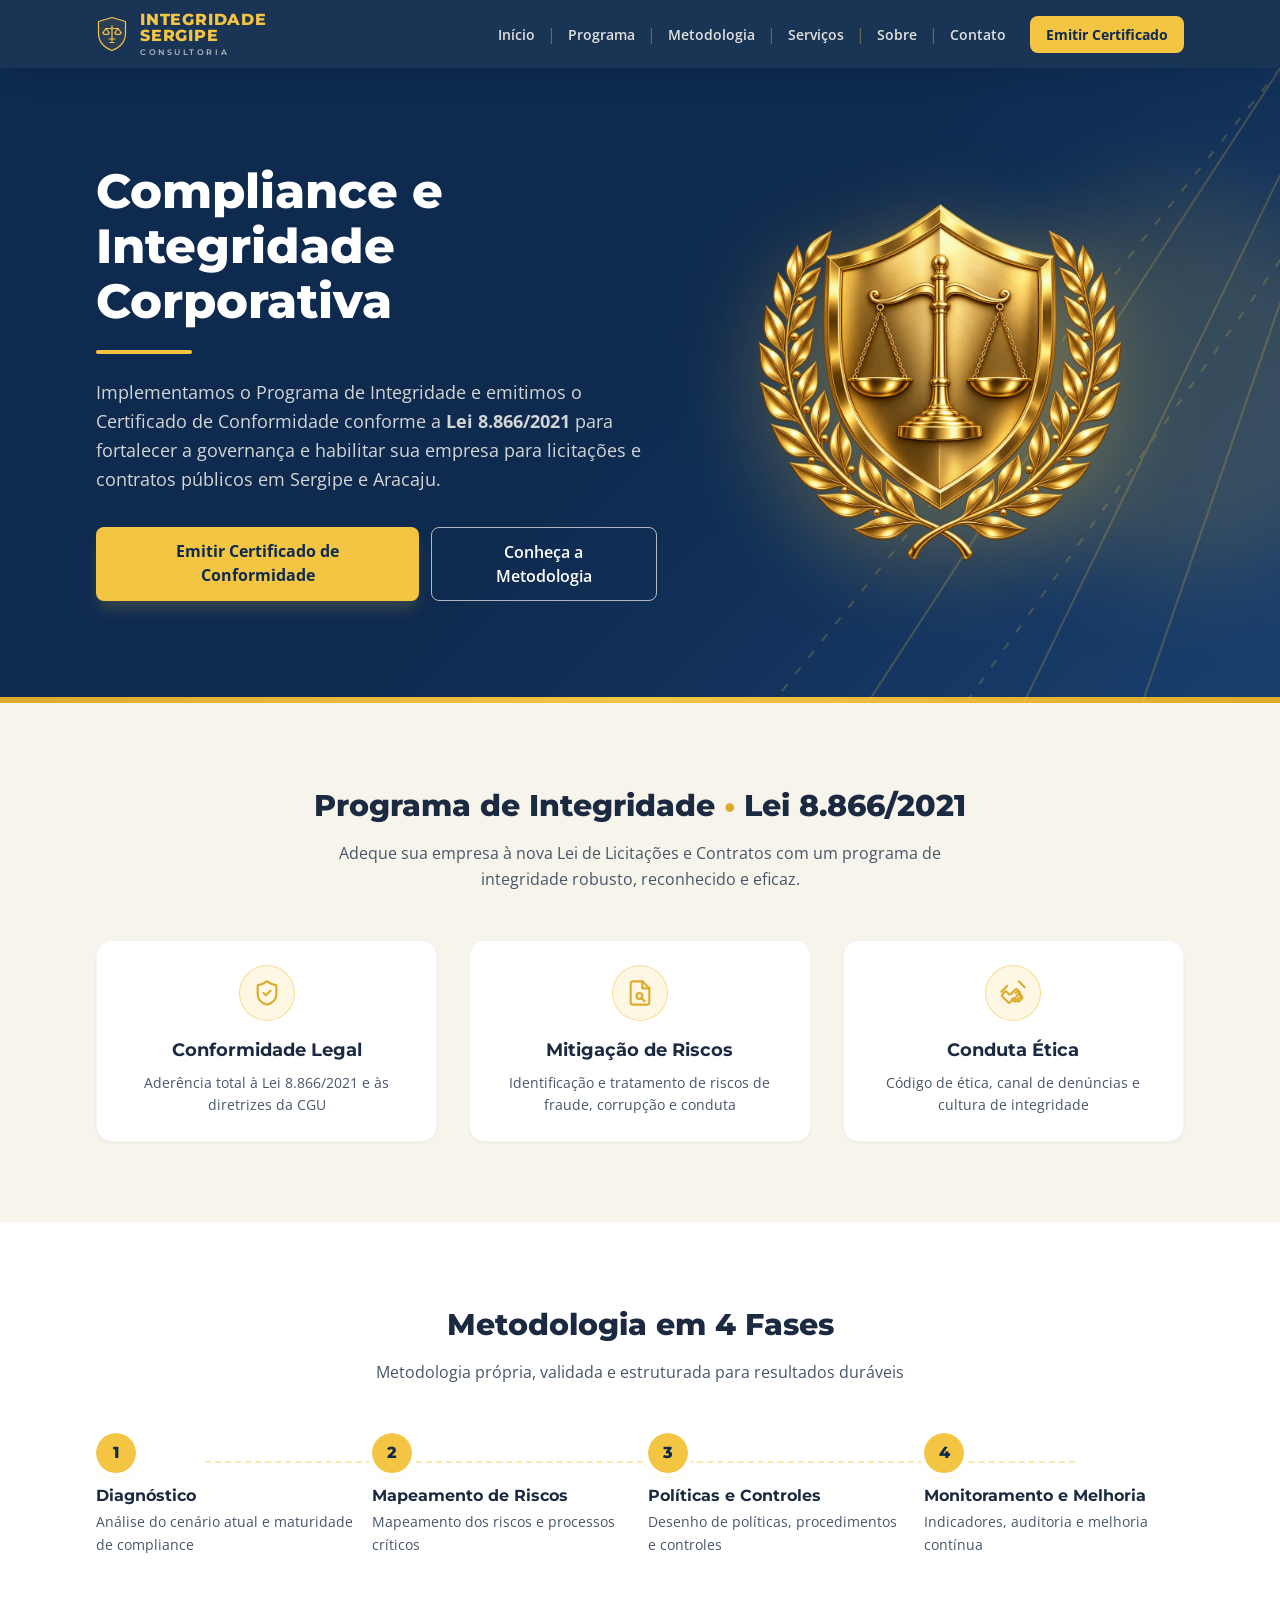
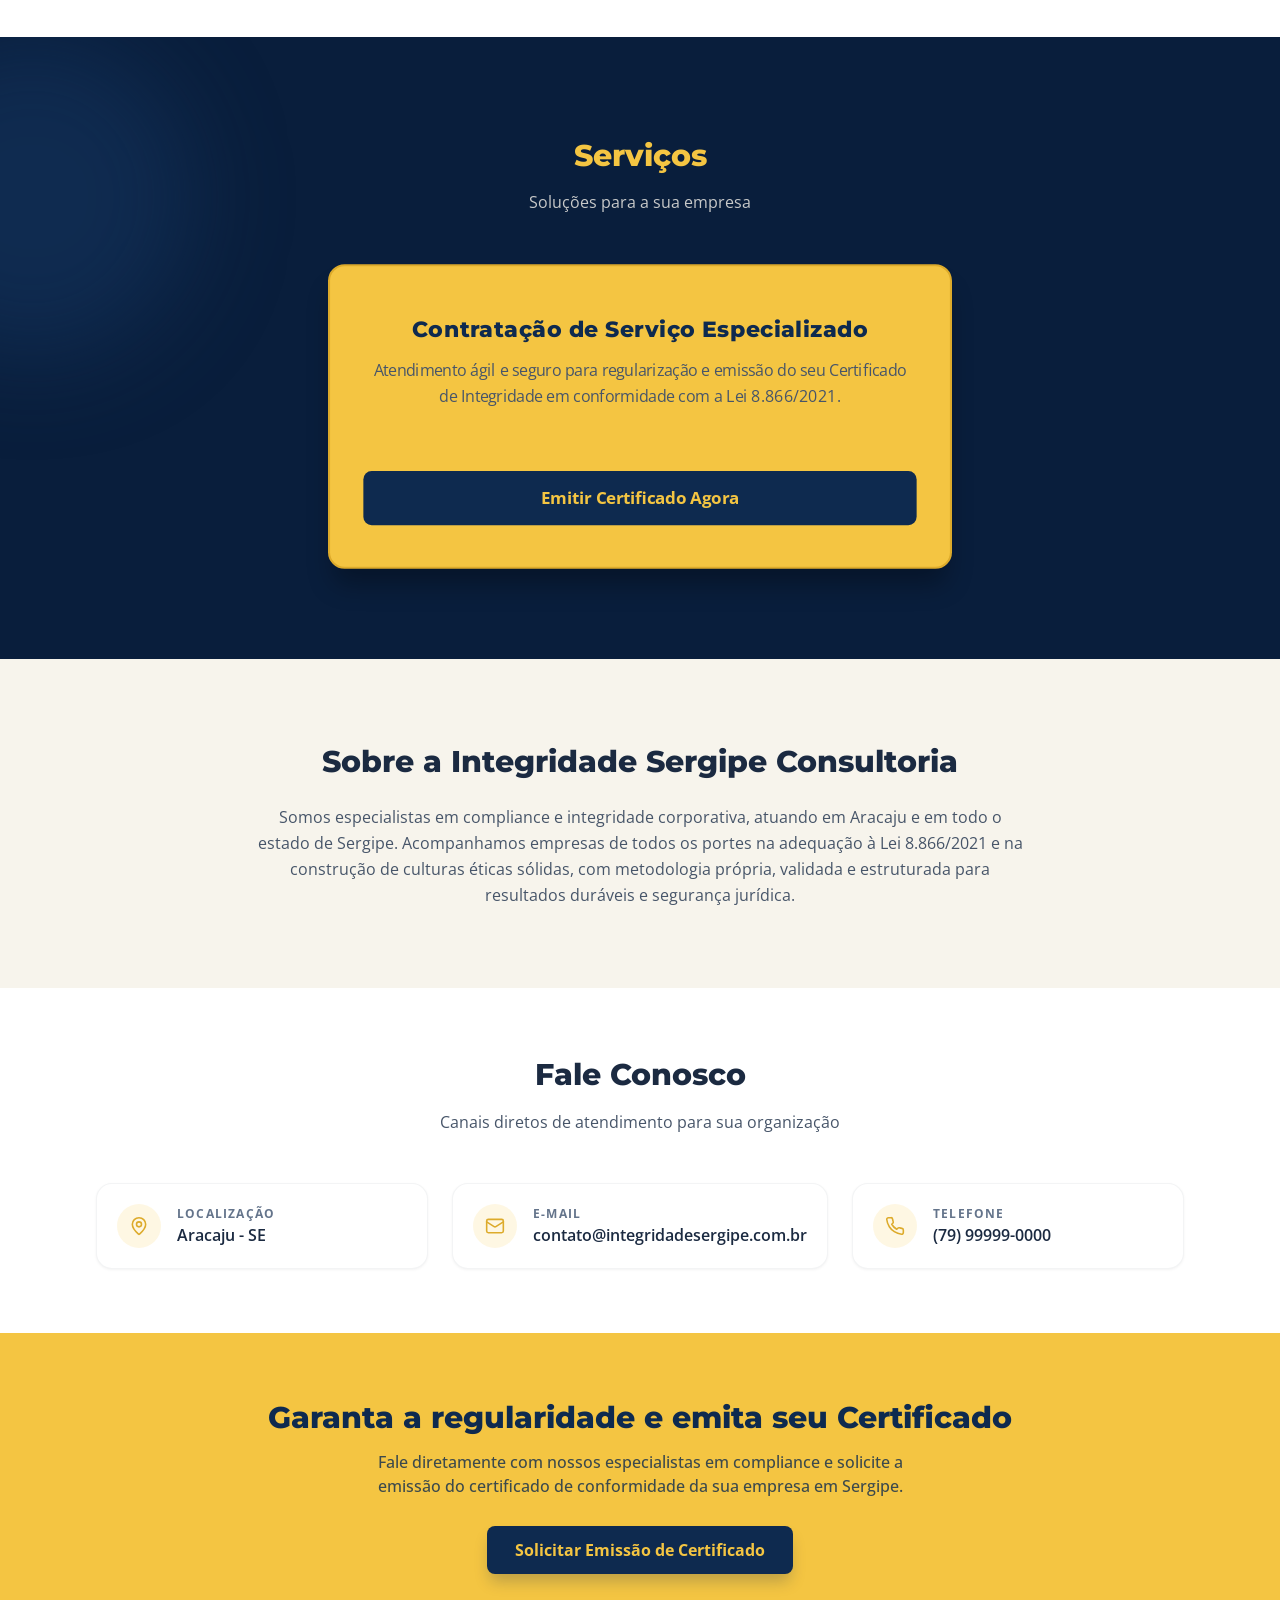
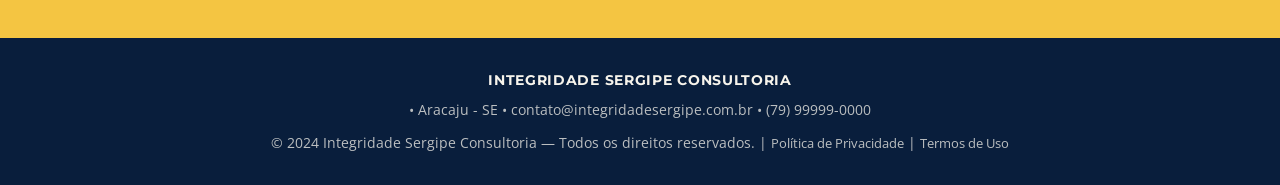
==== commit c960f5af: "Add SEO metadata, robots.txt, and sitemap for search engine optimization - Update `index.html` with " ====
--- a/index.html
+++ b/index.html
@@ -3,8 +3,46 @@
 <head>
   <meta charset="UTF-8">
   <meta name="viewport" content="width=device-width, initial-scale=1.0">
-  <title>Integridade Sergipe Consultoria — Compliance e Integridade Corporativa</title>
-  <meta name="description" content="Implementamos o Programa de Integridade conforme a Lei 8.866/2021 para fortalecer a governança, a ética e a transparência da sua organização em Sergipe.">
+  <title>Integridade Sergipe Consultoria | Certificado de Integridade e Compliance (Lei 8.866/2021)</title>
+  <meta name="description" content="Emissão de Certificado de Integridade e implementação de Programa de Compliance e Governança para licitações e contratos conforme a Lei 8.866/2021 em Aracaju e Sergipe.">
+  <meta name="keywords" content="compliance em Sergipe, lei 8866 2021, certificado de integridade, programa de integridade licitações, compliance corporativo Aracaju, due diligence, canal de denúncias">
+  <link rel="canonical" href="https://integridadesergipe.com.br/">
+
+  <!-- Open Graph / Redes Sociais -->
+  <meta property="og:type" content="website">
+  <meta property="og:url" content="https://integridadesergipe.com.br/">
+  <meta property="og:title" content="Integridade Sergipe Consultoria | Certificado de Integridade e Compliance (Lei 8.866/2021)">
+  <meta property="og:description" content="Emissão de Certificado de Integridade e implementação de Programa de Compliance para licitações e contratos conforme a Lei 8.866/2021 em Aracaju e Sergipe.">
+  <meta property="og:image" content="https://integridadesergipe.com.br/logo-512.png">
+
+  <!-- Twitter Card -->
+  <meta name="twitter:card" content="summary_large_image">
+  <meta name="twitter:url" content="https://integridadesergipe.com.br/">
+  <meta name="twitter:title" content="Integridade Sergipe Consultoria | Certificado de Integridade e Compliance (Lei 8.866/2021)">
+  <meta name="twitter:description" content="Emissão de Certificado de Integridade e implementação de Programa de Compliance para licitações e contratos conforme a Lei 8.866/2021 em Aracaju e Sergipe.">
+  <meta name="twitter:image" content="https://integridadesergipe.com.br/logo-512.png">
+
+  <!-- Dados Estruturados Schema.org (JSON-LD para Google) -->
+  <script type="application/ld+json">
+  {
+    "@context": "https://schema.org",
+    "@type": "LegalService",
+    "name": "Integridade Sergipe Consultoria",
+    "image": "https://integridadesergipe.com.br/logo-512.png",
+    "url": "https://integridadesergipe.com.br/",
+    "telephone": "+55-79-99999-0000",
+    "email": "contato@integridadesergipe.com.br",
+    "address": {
+      "@type": "PostalAddress",
+      "addressLocality": "Aracaju",
+      "addressRegion": "SE",
+      "addressCountry": "BR"
+    },
+    "areaServed": "Sergipe",
+    "description": "Emissão de Certificado de Integridade e implementação de Programa de Compliance e Governança conforme a Lei 8.866/2021.",
+    "priceRange": "$$"
+  }
+  </script>
 
   <!-- Favicon e Manifest -->
   <link rel="icon" type="image/svg+xml" href="favicon.svg">
@@ -97,9 +135,7 @@
           <h1 class="hero-title">Compliance e Integridade Corporativa</h1>
           <div class="hero-divider"></div>
           <p class="hero-description">
-            Implementamos o Programa de Integridade conforme a Lei 8.866/2021 para
-            fortalecer a governança, a ética e a transparência da sua organização em
-            Sergipe.
+            Implementamos o Programa de Integridade e emitimos o Certificado de Conformidade conforme a <strong>Lei 8.866/2021</strong> para fortalecer a governança e habilitar sua empresa para licitações e contratos públicos em Sergipe e Aracaju.
           </p>
           <div class="hero-actions">
             <a href="#planos" class="btn-primary-gold">Emitir Certificado de Conformidade</a>
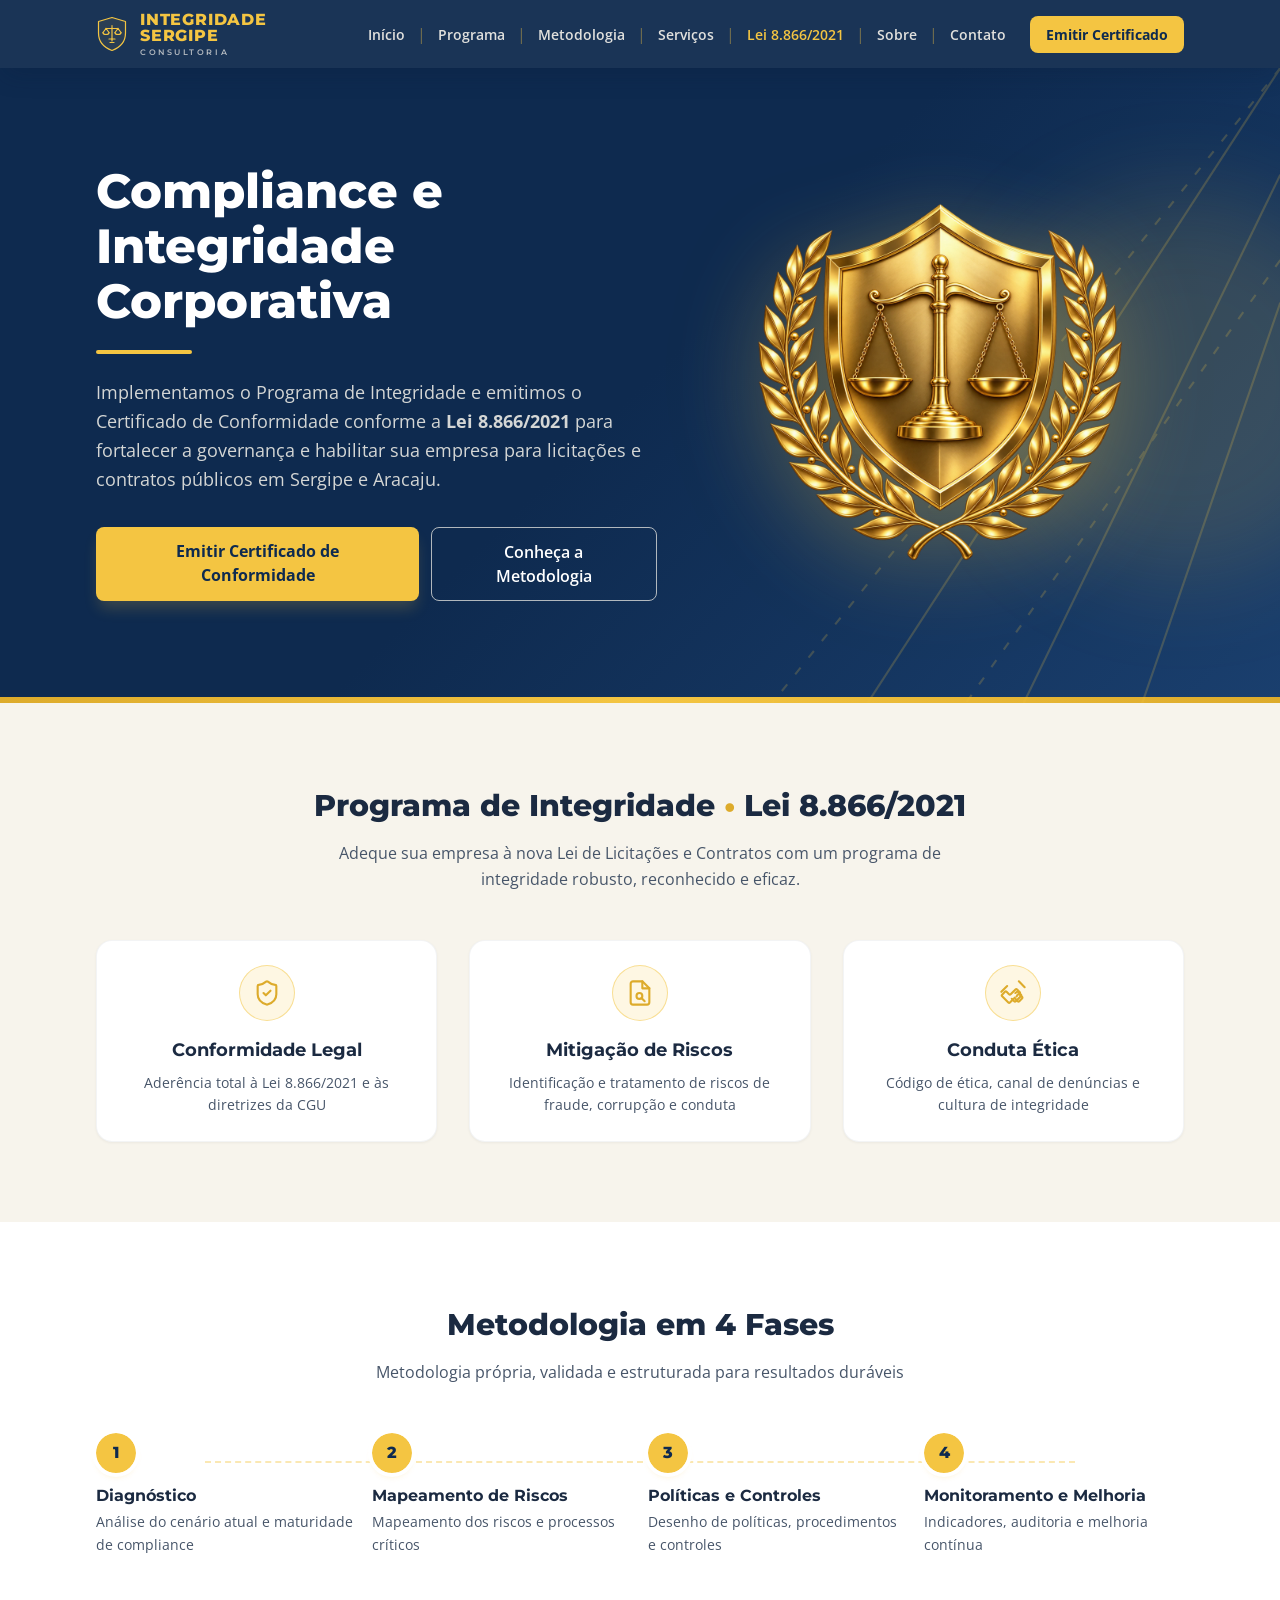
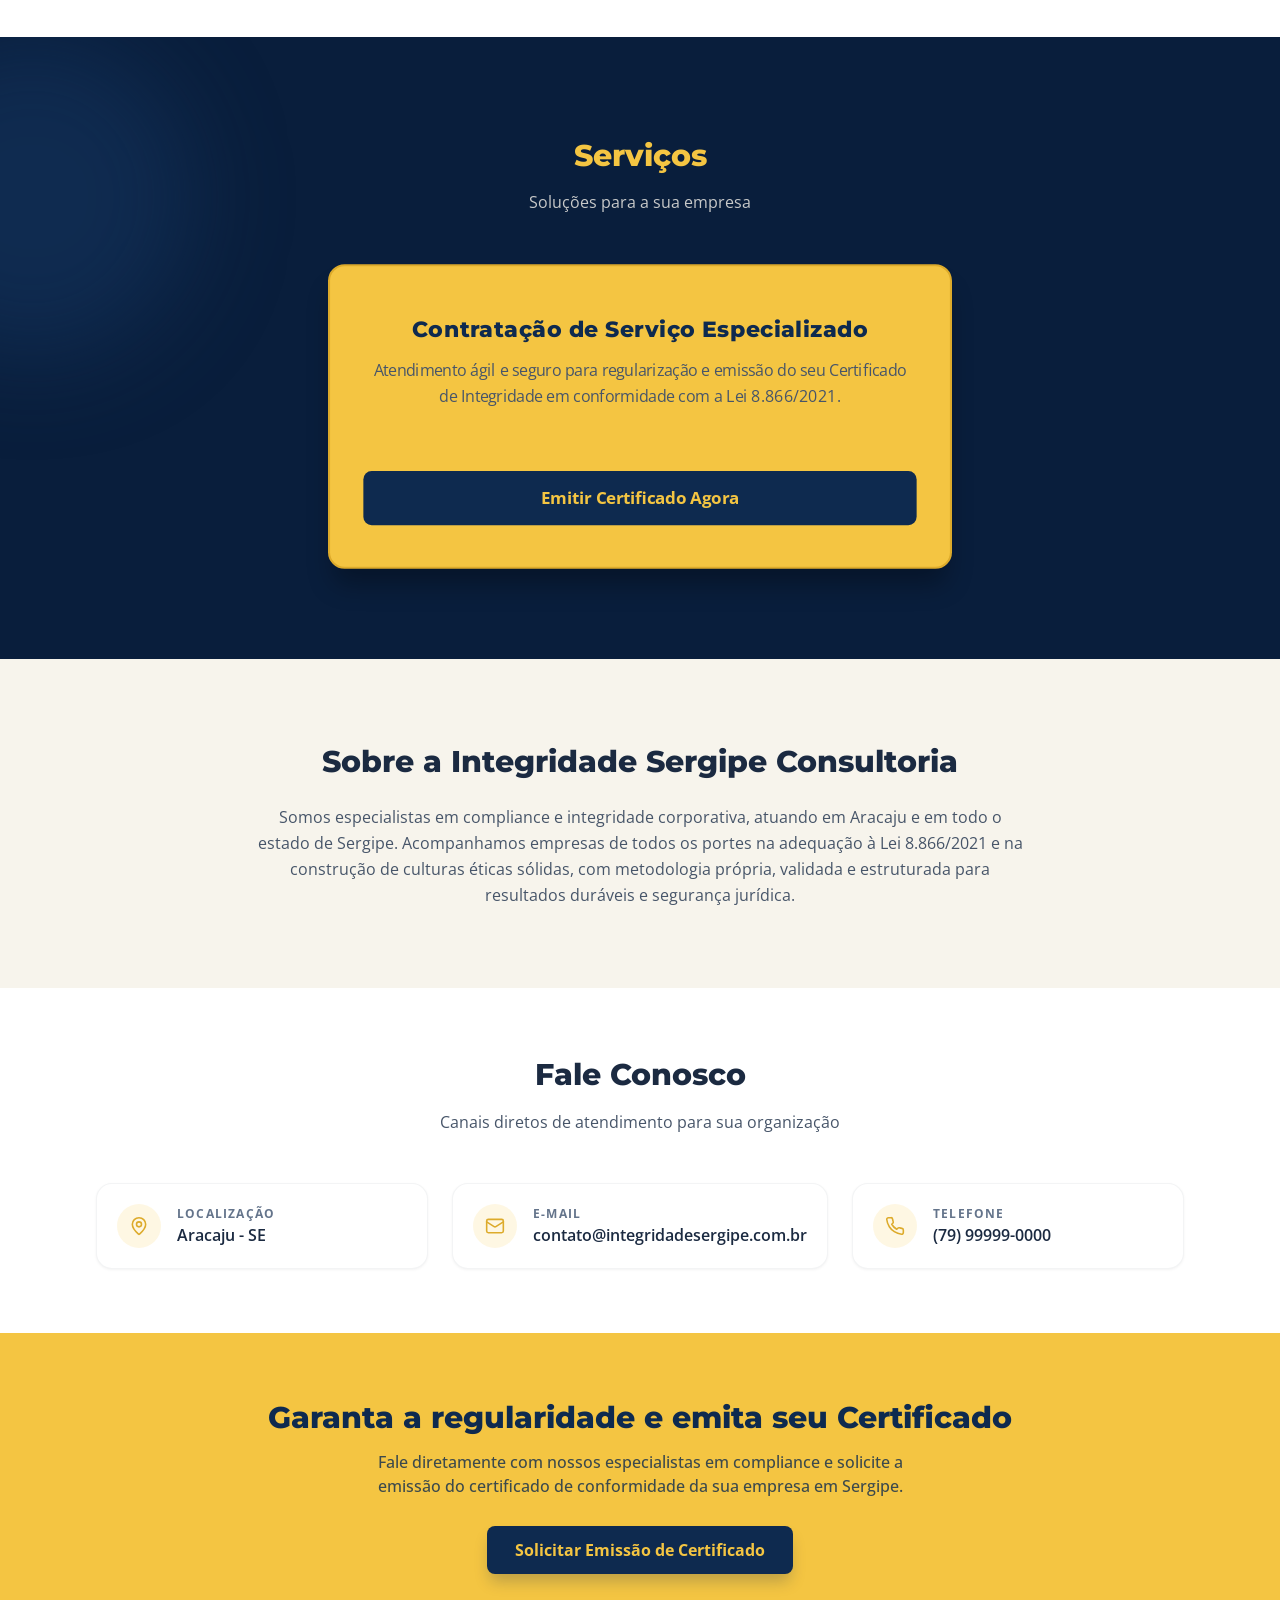
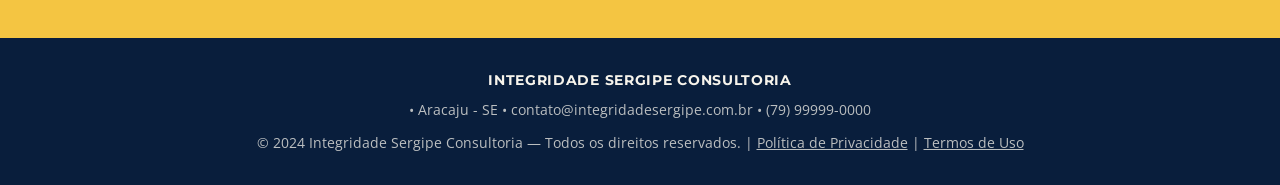
==== commit 452e1fbd: "Create dedicated pages for legal documents and Lei 8.866/2021 guide - Create `lei-8866-2021.html`, `" ====
--- a/index.html
+++ b/index.html
@@ -90,6 +90,7 @@
           <li class="nav-item"><span class="nav-separator" aria-hidden="true">|</span><a href="#programa" class="nav-link">Programa</a></li>
           <li class="nav-item"><span class="nav-separator" aria-hidden="true">|</span><a href="#metodologia" class="nav-link">Metodologia</a></li>
           <li class="nav-item"><span class="nav-separator" aria-hidden="true">|</span><a href="#planos" class="nav-link">Serviços</a></li>
+          <li class="nav-item"><span class="nav-separator" aria-hidden="true">|</span><a href="lei-8866-2021.html" class="nav-link" style="color: var(--color-gold);">Lei 8.866/2021</a></li>
           <li class="nav-item"><span class="nav-separator" aria-hidden="true">|</span><a href="#sobre" class="nav-link">Sobre</a></li>
           <li class="nav-item"><span class="nav-separator" aria-hidden="true">|</span><a href="#contato" class="nav-link">Contato</a></li>
         </ul>
@@ -111,7 +112,8 @@
       <a href="#inicio" class="nav-mobile-link">Início</a>
       <a href="#programa" class="nav-mobile-link">Programa</a>
       <a href="#metodologia" class="nav-mobile-link">Metodologia</a>
-      <a href="#planos" class="nav-mobile-link">Planos</a>
+      <a href="#planos" class="nav-mobile-link">Serviços</a>
+      <a href="lei-8866-2021.html" class="nav-mobile-link" style="color: var(--color-gold);">Lei 8.866/2021</a>
       <a href="#sobre" class="nav-mobile-link">Sobre</a>
       <a href="#contato" class="btn-contact-mobile">Contato</a>
     </nav>
@@ -386,23 +388,12 @@
       <p class="footer-copy">
         © 2024 Integridade Sergipe Consultoria — Todos os direitos reservados.
         <span> | </span>
-        <button type="button" data-legal="privacidade" class="footer-btn-legal">Política de Privacidade</button>
+        <a href="politica-privacidade.html" class="footer-btn-legal" style="color: inherit; text-decoration: underline;">Política de Privacidade</a>
         <span> | </span>
-        <button type="button" data-legal="termos" class="footer-btn-legal">Termos de Uso</button>
+        <a href="termos-uso.html" class="footer-btn-legal" style="color: inherit; text-decoration: underline;">Termos de Uso</a>
       </p>
     </div>
   </footer>
-
-  <!-- =====================================================================
-       Modal de Documentos Legais
-       ===================================================================== -->
-  <div id="modal-legal" role="dialog" aria-modal="true" aria-labelledby="modal-legal-titulo" aria-hidden="true" class="modal-overlay">
-    <div class="modal-content">
-      <h3 id="modal-legal-titulo" class="modal-title"></h3>
-      <p id="modal-legal-texto" class="modal-text"></p>
-      <button type="button" id="modal-legal-close" class="btn-modal-close">Fechar</button>
-    </div>
-  </div>
 
   <!-- Scripts -->
   <script src="script.js"></script>
